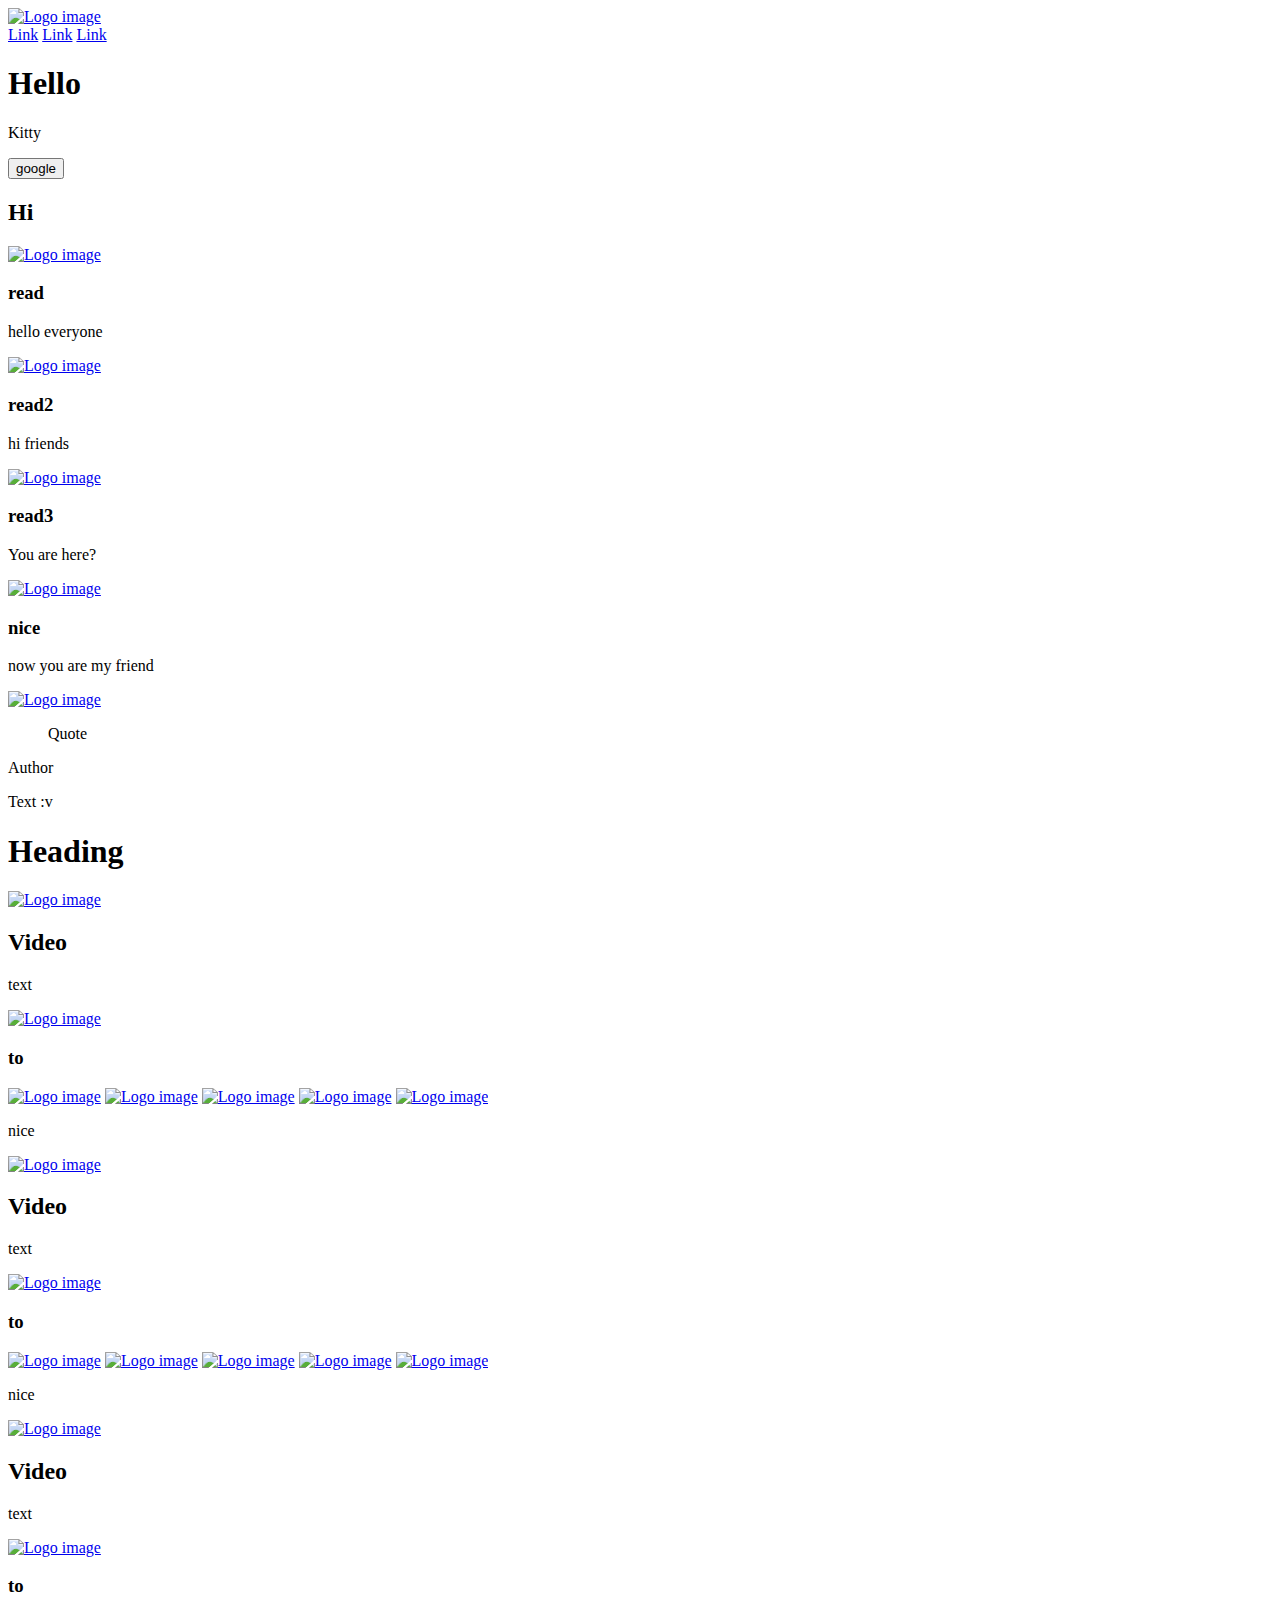
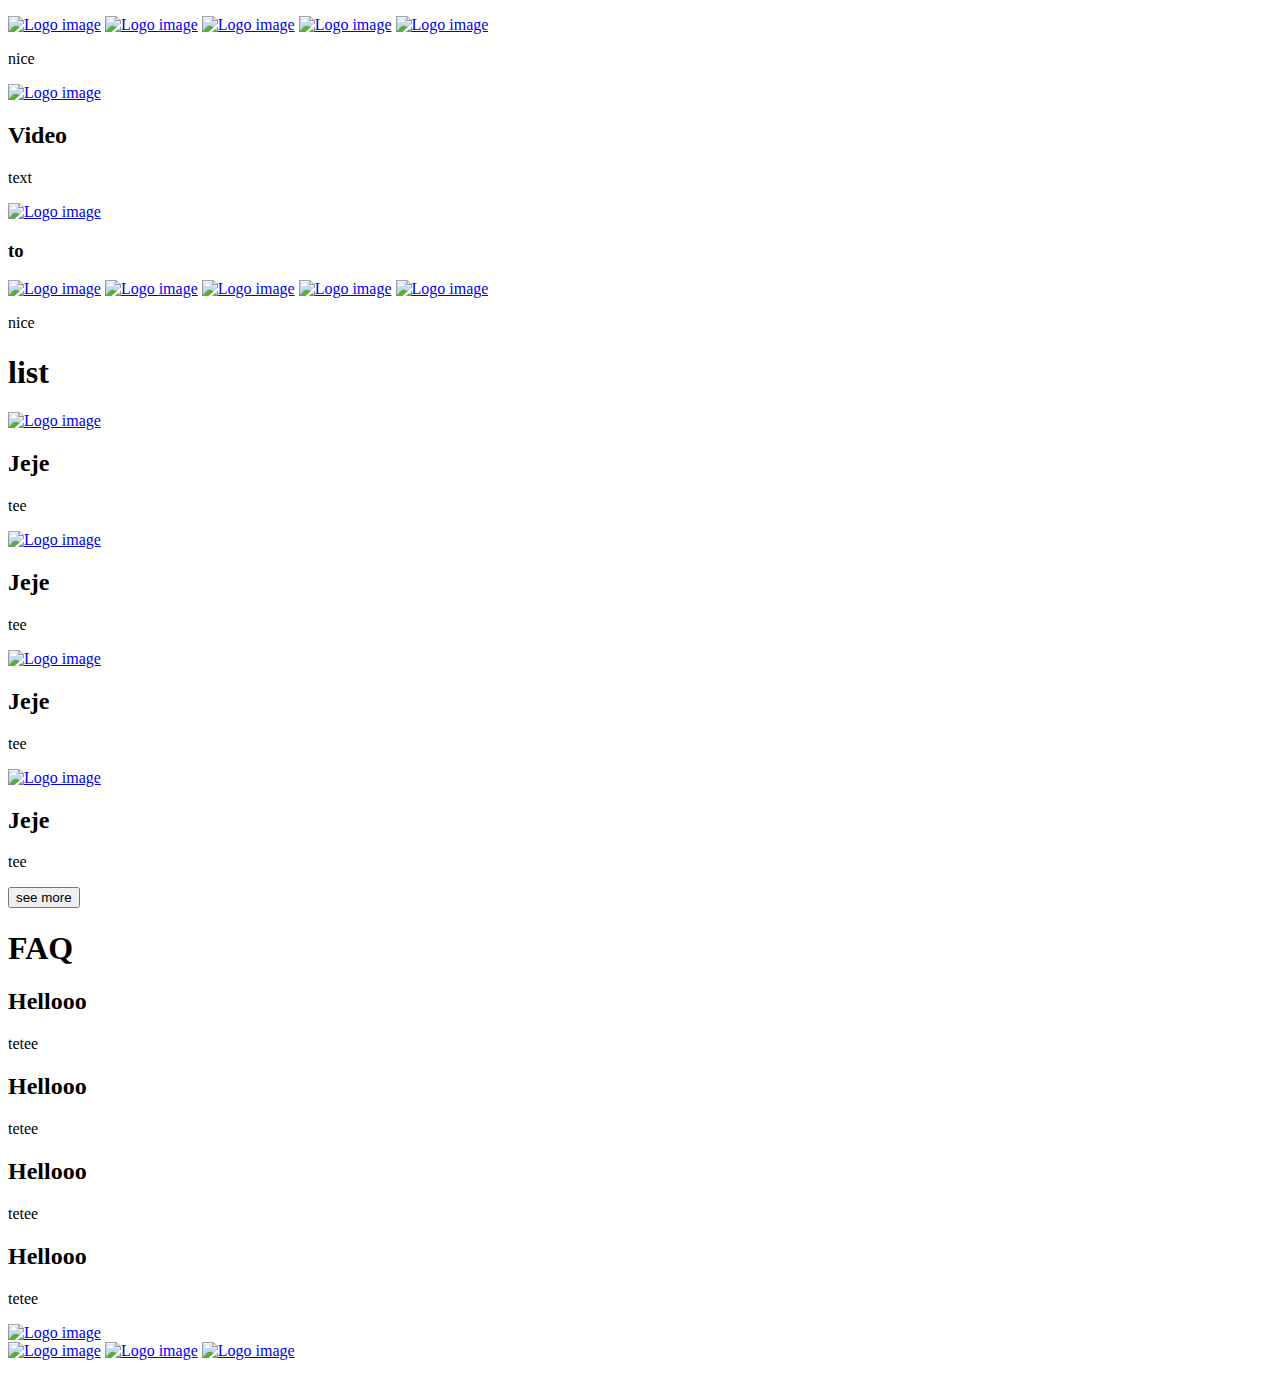
==== css_advanced/index.html @ 9cebf879 "imported css" ====
<!DOCTYPE html>
<html>
    <head>
        <link rel="stylesheet" href="styles.css">
    </head>
    <body>
        <header>
            <div>
                <a href="https://www.google.com/"><img src="https://img.freepik.com/free-vector/thank-you-lettering_1262-7412.jpg?w=740&t=st=1679335728~exp=1679336328~hmac=2365d4481f0fc7487fefb33d134b2d1ef09700841602d44389084f1da45c3a0d" alt="Logo image" width="100px"></a>
                <div>
                    <a href="https://www.google.com/">Link</a>
                    <a href="https://www.google.com/">Link</a>
                    <a href="https://www.google.com/">Link</a>
                </div>
            </div>
        </header>
        <main>
            <section>
                <div>
                    <h1>Hello</h1>
                    <p>Kitty</p>
                    <button>google</button>
                </div>
                <div>
                    <h2>Hi</h2>
                    <div>
                        <a href="https://www.google.com/"><img src="https://img.freepik.com/free-vector/thank-you-lettering_1262-7412.jpg?w=740&t=st=1679335728~exp=1679336328~hmac=2365d4481f0fc7487fefb33d134b2d1ef09700841602d44389084f1da45c3a0d" alt="Logo image" width="100px"></a>
                        <h3>read</h3>
                        <p>hello everyone</p>
                    </div>
                    <div>
                        <a href="https://www.google.com/"><img src="https://img.freepik.com/free-vector/thank-you-lettering_1262-7412.jpg?w=740&t=st=1679335728~exp=1679336328~hmac=2365d4481f0fc7487fefb33d134b2d1ef09700841602d44389084f1da45c3a0d" alt="Logo image" width="100px"></a>
                        <h3>read2</h3>
                        <p>hi friends</p>
                    </div>
                    <div>
                        <a href="https://www.google.com/"><img src="https://img.freepik.com/free-vector/thank-you-lettering_1262-7412.jpg?w=740&t=st=1679335728~exp=1679336328~hmac=2365d4481f0fc7487fefb33d134b2d1ef09700841602d44389084f1da45c3a0d" alt="Logo image" width="100px"></a>
                        <h3>read3</h3>
                        <p>You are here?</p>
                    </div>
                    <div>
                        <a href="https://www.google.com/"><img src="https://img.freepik.com/free-vector/thank-you-lettering_1262-7412.jpg?w=740&t=st=1679335728~exp=1679336328~hmac=2365d4481f0fc7487fefb33d134b2d1ef09700841602d44389084f1da45c3a0d" alt="Logo image" width="100px"></a>
                        <h3>nice</h3>
                        <p>now you are my friend</p>
                    </div>
                </div>
            </section>
            <section>
                <div>
                    <a href="https://www.google.com/"><img src="https://img.freepik.com/free-vector/thank-you-lettering_1262-7412.jpg?w=740&t=st=1679335728~exp=1679336328~hmac=2365d4481f0fc7487fefb33d134b2d1ef09700841602d44389084f1da45c3a0d" alt="Logo image" width="100px"></a>
                    <div>
                        <blockquote>Quote</blockquote>
                        <p>Author</p>
                        <p>Text :v</p>
                    </div>
                </div>
            </section>
            <section>
                <div>
                    <h1>Heading</h1>
                    <div>
                        <div>
                            <a href="https://www.google.com/"><img src="https://img.freepik.com/free-vector/thank-you-lettering_1262-7412.jpg?w=740&t=st=1679335728~exp=1679336328~hmac=2365d4481f0fc7487fefb33d134b2d1ef09700841602d44389084f1da45c3a0d" alt="Logo image" width="100px"></a>
                            <h2>Video</h2>
                            <p>text</p>
                            <div>
                                <a href="https://www.google.com/"><img src="https://img.freepik.com/free-vector/thank-you-lettering_1262-7412.jpg?w=740&t=st=1679335728~exp=1679336328~hmac=2365d4481f0fc7487fefb33d134b2d1ef09700841602d44389084f1da45c3a0d" alt="Logo image" width="100px"></a>
                                <h3>to</h3>
                            </div>
                            <div>
                                <div>
                                    <a href="https://www.google.com/"><img src="https://img.freepik.com/free-vector/thank-you-lettering_1262-7412.jpg?w=740&t=st=1679335728~exp=1679336328~hmac=2365d4481f0fc7487fefb33d134b2d1ef09700841602d44389084f1da45c3a0d" alt="Logo image" width="100px"></a>
                                    <a href="https://www.google.com/"><img src="https://img.freepik.com/free-vector/thank-you-lettering_1262-7412.jpg?w=740&t=st=1679335728~exp=1679336328~hmac=2365d4481f0fc7487fefb33d134b2d1ef09700841602d44389084f1da45c3a0d" alt="Logo image" width="100px"></a>
                                    <a href="https://www.google.com/"><img src="https://img.freepik.com/free-vector/thank-you-lettering_1262-7412.jpg?w=740&t=st=1679335728~exp=1679336328~hmac=2365d4481f0fc7487fefb33d134b2d1ef09700841602d44389084f1da45c3a0d" alt="Logo image" width="100px"></a>
                                    <a href="https://www.google.com/"><img src="https://img.freepik.com/free-vector/thank-you-lettering_1262-7412.jpg?w=740&t=st=1679335728~exp=1679336328~hmac=2365d4481f0fc7487fefb33d134b2d1ef09700841602d44389084f1da45c3a0d" alt="Logo image" width="100px"></a>
                                    <a href="https://www.google.com/"><img src="https://img.freepik.com/free-vector/thank-you-lettering_1262-7412.jpg?w=740&t=st=1679335728~exp=1679336328~hmac=2365d4481f0fc7487fefb33d134b2d1ef09700841602d44389084f1da45c3a0d" alt="Logo image" width="100px"></a>
                                </div>
                                <p>nice</p>
                            </div>
                        </div>
                        <div>
                            <a href="https://www.google.com/"><img src="https://img.freepik.com/free-vector/thank-you-lettering_1262-7412.jpg?w=740&t=st=1679335728~exp=1679336328~hmac=2365d4481f0fc7487fefb33d134b2d1ef09700841602d44389084f1da45c3a0d" alt="Logo image" width="100px"></a>
                            <h2>Video</h2>
                            <p>text</p>
                            <div>
                                <a href="https://www.google.com/"><img src="https://img.freepik.com/free-vector/thank-you-lettering_1262-7412.jpg?w=740&t=st=1679335728~exp=1679336328~hmac=2365d4481f0fc7487fefb33d134b2d1ef09700841602d44389084f1da45c3a0d" alt="Logo image" width="100px"></a>
                                <h3>to</h3>
                            </div>
                            <div>
                                <div>
                                    <a href="https://www.google.com/"><img src="https://img.freepik.com/free-vector/thank-you-lettering_1262-7412.jpg?w=740&t=st=1679335728~exp=1679336328~hmac=2365d4481f0fc7487fefb33d134b2d1ef09700841602d44389084f1da45c3a0d" alt="Logo image" width="100px"></a>
                                    <a href="https://www.google.com/"><img src="https://img.freepik.com/free-vector/thank-you-lettering_1262-7412.jpg?w=740&t=st=1679335728~exp=1679336328~hmac=2365d4481f0fc7487fefb33d134b2d1ef09700841602d44389084f1da45c3a0d" alt="Logo image" width="100px"></a>
                                    <a href="https://www.google.com/"><img src="https://img.freepik.com/free-vector/thank-you-lettering_1262-7412.jpg?w=740&t=st=1679335728~exp=1679336328~hmac=2365d4481f0fc7487fefb33d134b2d1ef09700841602d44389084f1da45c3a0d" alt="Logo image" width="100px"></a>
                                    <a href="https://www.google.com/"><img src="https://img.freepik.com/free-vector/thank-you-lettering_1262-7412.jpg?w=740&t=st=1679335728~exp=1679336328~hmac=2365d4481f0fc7487fefb33d134b2d1ef09700841602d44389084f1da45c3a0d" alt="Logo image" width="100px"></a>
                                    <a href="https://www.google.com/"><img src="https://img.freepik.com/free-vector/thank-you-lettering_1262-7412.jpg?w=740&t=st=1679335728~exp=1679336328~hmac=2365d4481f0fc7487fefb33d134b2d1ef09700841602d44389084f1da45c3a0d" alt="Logo image" width="100px"></a>
                                </div>
                                <p>nice</p>
                            </div>
                        </div>
                        <div>
                            <a href="https://www.google.com/"><img src="https://img.freepik.com/free-vector/thank-you-lettering_1262-7412.jpg?w=740&t=st=1679335728~exp=1679336328~hmac=2365d4481f0fc7487fefb33d134b2d1ef09700841602d44389084f1da45c3a0d" alt="Logo image" width="100px"></a>
                            <h2>Video</h2>
                            <p>text</p>
                            <div>
                                <a href="https://www.google.com/"><img src="https://img.freepik.com/free-vector/thank-you-lettering_1262-7412.jpg?w=740&t=st=1679335728~exp=1679336328~hmac=2365d4481f0fc7487fefb33d134b2d1ef09700841602d44389084f1da45c3a0d" alt="Logo image" width="100px"></a>
                                <h3>to</h3>
                            </div>
                            <div>
                                <div>
                                    <a href="https://www.google.com/"><img src="https://img.freepik.com/free-vector/thank-you-lettering_1262-7412.jpg?w=740&t=st=1679335728~exp=1679336328~hmac=2365d4481f0fc7487fefb33d134b2d1ef09700841602d44389084f1da45c3a0d" alt="Logo image" width="100px"></a>
                                    <a href="https://www.google.com/"><img src="https://img.freepik.com/free-vector/thank-you-lettering_1262-7412.jpg?w=740&t=st=1679335728~exp=1679336328~hmac=2365d4481f0fc7487fefb33d134b2d1ef09700841602d44389084f1da45c3a0d" alt="Logo image" width="100px"></a>
                                    <a href="https://www.google.com/"><img src="https://img.freepik.com/free-vector/thank-you-lettering_1262-7412.jpg?w=740&t=st=1679335728~exp=1679336328~hmac=2365d4481f0fc7487fefb33d134b2d1ef09700841602d44389084f1da45c3a0d" alt="Logo image" width="100px"></a>
                                    <a href="https://www.google.com/"><img src="https://img.freepik.com/free-vector/thank-you-lettering_1262-7412.jpg?w=740&t=st=1679335728~exp=1679336328~hmac=2365d4481f0fc7487fefb33d134b2d1ef09700841602d44389084f1da45c3a0d" alt="Logo image" width="100px"></a>
                                    <a href="https://www.google.com/"><img src="https://img.freepik.com/free-vector/thank-you-lettering_1262-7412.jpg?w=740&t=st=1679335728~exp=1679336328~hmac=2365d4481f0fc7487fefb33d134b2d1ef09700841602d44389084f1da45c3a0d" alt="Logo image" width="100px"></a>
                                </div>
                                <p>nice</p>
                            </div>
                        </div>
                        <div>
                            <a href="https://www.google.com/"><img src="https://img.freepik.com/free-vector/thank-you-lettering_1262-7412.jpg?w=740&t=st=1679335728~exp=1679336328~hmac=2365d4481f0fc7487fefb33d134b2d1ef09700841602d44389084f1da45c3a0d" alt="Logo image" width="100px"></a>
                            <h2>Video</h2>
                            <p>text</p>
                            <div>
                                <a href="https://www.google.com/"><img src="https://img.freepik.com/free-vector/thank-you-lettering_1262-7412.jpg?w=740&t=st=1679335728~exp=1679336328~hmac=2365d4481f0fc7487fefb33d134b2d1ef09700841602d44389084f1da45c3a0d" alt="Logo image" width="100px"></a>
                                <h3>to</h3>
                            </div>
                            <div>
                                <div>
                                    <a href="https://www.google.com/"><img src="https://img.freepik.com/free-vector/thank-you-lettering_1262-7412.jpg?w=740&t=st=1679335728~exp=1679336328~hmac=2365d4481f0fc7487fefb33d134b2d1ef09700841602d44389084f1da45c3a0d" alt="Logo image" width="100px"></a>
                                    <a href="https://www.google.com/"><img src="https://img.freepik.com/free-vector/thank-you-lettering_1262-7412.jpg?w=740&t=st=1679335728~exp=1679336328~hmac=2365d4481f0fc7487fefb33d134b2d1ef09700841602d44389084f1da45c3a0d" alt="Logo image" width="100px"></a>
                                    <a href="https://www.google.com/"><img src="https://img.freepik.com/free-vector/thank-you-lettering_1262-7412.jpg?w=740&t=st=1679335728~exp=1679336328~hmac=2365d4481f0fc7487fefb33d134b2d1ef09700841602d44389084f1da45c3a0d" alt="Logo image" width="100px"></a>
                                    <a href="https://www.google.com/"><img src="https://img.freepik.com/free-vector/thank-you-lettering_1262-7412.jpg?w=740&t=st=1679335728~exp=1679336328~hmac=2365d4481f0fc7487fefb33d134b2d1ef09700841602d44389084f1da45c3a0d" alt="Logo image" width="100px"></a>
                                    <a href="https://www.google.com/"><img src="https://img.freepik.com/free-vector/thank-you-lettering_1262-7412.jpg?w=740&t=st=1679335728~exp=1679336328~hmac=2365d4481f0fc7487fefb33d134b2d1ef09700841602d44389084f1da45c3a0d" alt="Logo image" width="100px"></a>
                                </div>
                                <p>nice</p>
                            </div>
                        </div>
                    </div>
                </div>
            </section>
            <section>
                <h1>list</h1>
                <div>
                    <a href="https://www.google.com/"><img src="https://img.freepik.com/free-vector/thank-you-lettering_1262-7412.jpg?w=740&t=st=1679335728~exp=1679336328~hmac=2365d4481f0fc7487fefb33d134b2d1ef09700841602d44389084f1da45c3a0d" alt="Logo image" width="100px"></a>
                    <h2>Jeje</h2>
                    <p>tee</p>
                </div>
                <div>
                    <a href="https://www.google.com/"><img src="https://img.freepik.com/free-vector/thank-you-lettering_1262-7412.jpg?w=740&t=st=1679335728~exp=1679336328~hmac=2365d4481f0fc7487fefb33d134b2d1ef09700841602d44389084f1da45c3a0d" alt="Logo image" width="100px"></a>
                    <h2>Jeje</h2>
                    <p>tee</p>
                </div>
                <div>
                    <a href="https://www.google.com/"><img src="https://img.freepik.com/free-vector/thank-you-lettering_1262-7412.jpg?w=740&t=st=1679335728~exp=1679336328~hmac=2365d4481f0fc7487fefb33d134b2d1ef09700841602d44389084f1da45c3a0d" alt="Logo image" width="100px"></a>
                    <h2>Jeje</h2>
                    <p>tee</p>
                </div>
                <div>
                    <a href="https://www.google.com/"><img src="https://img.freepik.com/free-vector/thank-you-lettering_1262-7412.jpg?w=740&t=st=1679335728~exp=1679336328~hmac=2365d4481f0fc7487fefb33d134b2d1ef09700841602d44389084f1da45c3a0d" alt="Logo image" width="100px"></a>
                    <h2>Jeje</h2>
                    <p>tee</p>
                </div>
                <button>see more</button>
            </section>
            <section>
                <h1>FAQ</h1>
                <div>
                    <div>
                        <div>
                            <h2>Hellooo</h2>
                            <p>tetee</p>
                        </div>
                        <div>
                            <h2>Hellooo</h2>
                            <p>tetee</p>
                        </div>
                    </div>
                    <div>
                        <div>
                            <h2>Hellooo</h2>
                            <p>tetee</p>
                        </div>
                        <div>
                            <h2>Hellooo</h2>
                            <p>tetee</p>
                        </div>
                    </div>
                </div>
            </section>
        </main>
        <footer>
            <div>
                <div>
                    <div>
                        <a href="https://www.google.com/"><img src="https://img.freepik.com/free-vector/thank-you-lettering_1262-7412.jpg?w=740&t=st=1679335728~exp=1679336328~hmac=2365d4481f0fc7487fefb33d134b2d1ef09700841602d44389084f1da45c3a0d" alt="Logo image" width="100px"></a>
                    </div>
                    <div>
                        <a href="https://www.google.com/"><img src="https://img.freepik.com/free-vector/thank-you-lettering_1262-7412.jpg?w=740&t=st=1679335728~exp=1679336328~hmac=2365d4481f0fc7487fefb33d134b2d1ef09700841602d44389084f1da45c3a0d" alt="Logo image" width="100px"></a>
                        <a href="https://www.google.com/"><img src="https://img.freepik.com/free-vector/thank-you-lettering_1262-7412.jpg?w=740&t=st=1679335728~exp=1679336328~hmac=2365d4481f0fc7487fefb33d134b2d1ef09700841602d44389084f1da45c3a0d" alt="Logo image" width="100px"></a>
                        <a href="https://www.google.com/"><img src="https://img.freepik.com/free-vector/thank-you-lettering_1262-7412.jpg?w=740&t=st=1679335728~exp=1679336328~hmac=2365d4481f0fc7487fefb33d134b2d1ef09700841602d44389084f1da45c3a0d" alt="Logo image" width="100px"></a>
                    </div>
                </div>
                <p></p>
            </div>
        </footer>
    </body>
</html>
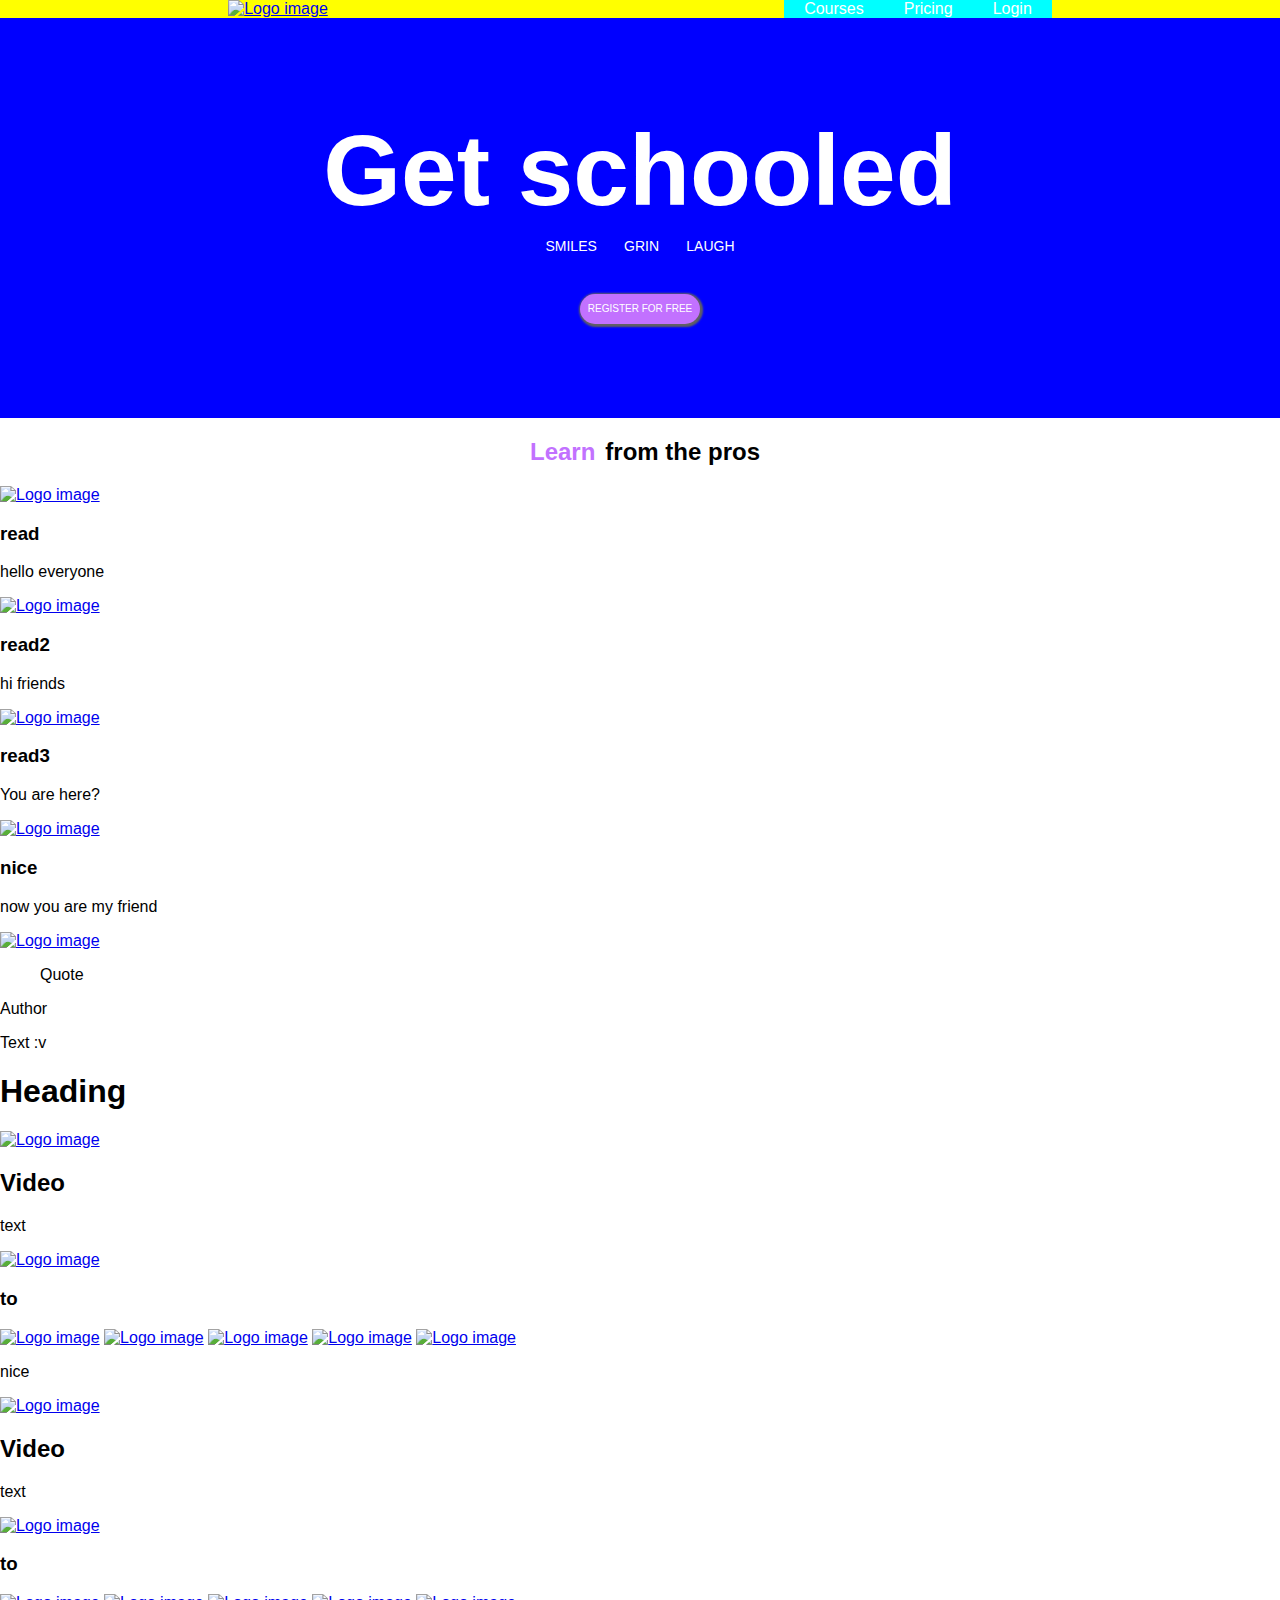
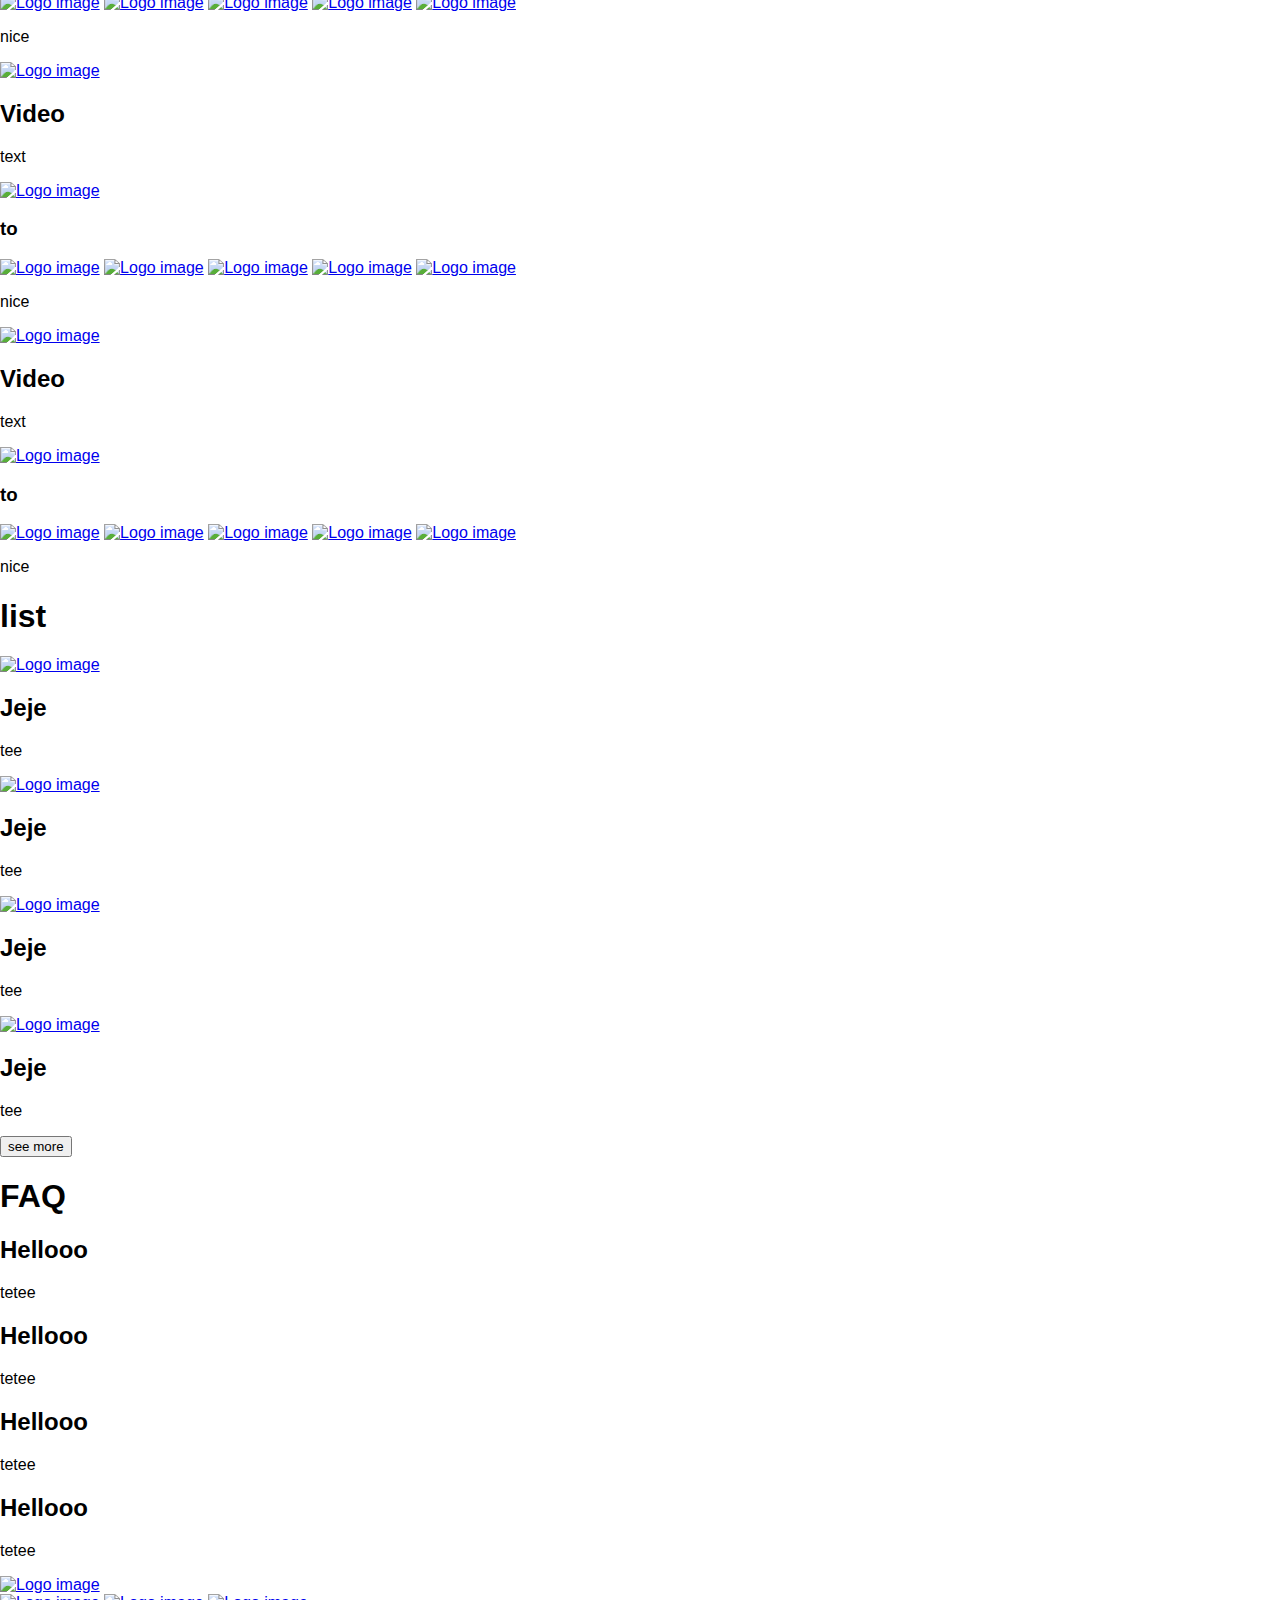
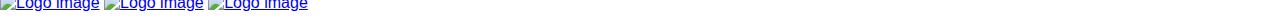
==== commit 0177d0c8: "header and first page build progress 21 mar 23" ====
--- a/css_advanced/index.html
+++ b/css_advanced/index.html
@@ -5,24 +5,24 @@
     </head>
     <body>
         <header>
-            <div>
+            <div class="headerdiv">
                 <a href="https://www.google.com/"><img src="https://img.freepik.com/free-vector/thank-you-lettering_1262-7412.jpg?w=740&t=st=1679335728~exp=1679336328~hmac=2365d4481f0fc7487fefb33d134b2d1ef09700841602d44389084f1da45c3a0d" alt="Logo image" width="100px"></a>
-                <div>
-                    <a href="https://www.google.com/">Link</a>
-                    <a href="https://www.google.com/">Link</a>
-                    <a href="https://www.google.com/">Link</a>
+                <div class="headermenu">
+                    <a class="headermenuitems" href="https://www.google.com/">Courses</a>
+                    <a class="headermenuitems" href="https://www.google.com/">Pricing</a>
+                    <a class="headermenuitems" href="https://www.google.com/">Login</a>
                 </div>
             </div>
         </header>
         <main>
             <section>
-                <div>
-                    <h1>Hello</h1>
-                    <p>Kitty</p>
-                    <button>google</button>
-                </div>
-                <div>
-                    <h2>Hi</h2>
+                <div class="presentsectiondiv">
+                    <h1 class="principaltext">Get schooled</h1>
+                    <p class="wordsprincipal">SMILES&nbsp;&nbsp;&nbsp;&nbsp;&nbsp;&nbsp; GRIN&nbsp;&nbsp;&nbsp;&nbsp;&nbsp;&nbsp; LAUGH</p>
+                    <button class="registrerbutton">REGISTER FOR FREE</button>
+                </div>
+                <div>
+                    <h2 class="sectitle"><strong class="sectitlep">Learn </strong> from the pros</h2>
                     <div>
                         <a href="https://www.google.com/"><img src="https://img.freepik.com/free-vector/thank-you-lettering_1262-7412.jpg?w=740&t=st=1679335728~exp=1679336328~hmac=2365d4481f0fc7487fefb33d134b2d1ef09700841602d44389084f1da45c3a0d" alt="Logo image" width="100px"></a>
                         <h3>read</h3>
--- a/css_advanced/styles.css
+++ b/css_advanced/styles.css
@@ -0,0 +1,67 @@
+body {
+    margin: 0px;
+    font-family: 'Trebuchet MS', 'Lucida Sans Unicode', 'Lucida Grande', 'Lucida Sans', Arial, sans-serif;
+}
+
+.headerdiv {
+    background-color: yellow;
+    display: flex;
+    justify-content: space-around;
+}
+
+.headermenu {
+    background-color: aqua;
+    display: flex;
+    align-items: center;
+}
+
+.headermenuitems {
+    padding: 0px 20px;
+    text-decoration: none;
+    color: white;
+}
+
+.presentsectiondiv {
+    height: 400px;
+    width: 100%;
+    background-color: blue;
+    display: flex;
+    justify-content: center;
+    flex-direction: column;
+    align-items: center;
+}
+
+.principaltext {
+    font-size: 100px;
+    margin: 0px;
+    color: white;
+}
+
+.registrerbutton {
+    font-size: 10px;
+    border-radius: 20px;
+    border-color: transparent;
+    box-shadow: 1px 1px 2px 2px rgb(98, 97, 97);
+    height: 30px;
+    background-color: #C271FF;
+    color: white;
+}
+
+.wordsprincipal {
+    padding: 10px 0px 40px 0px;
+    color: white;
+    margin: 0px;
+    font-size: 14px;
+}
+
+.sectitle {
+    display: flex;
+    text-indent: 10px;
+    justify-content: center;
+    font-weight: 40px;
+}
+
+.sectitlep {
+    font-weight: 10px;
+    color: #C271FF;
+}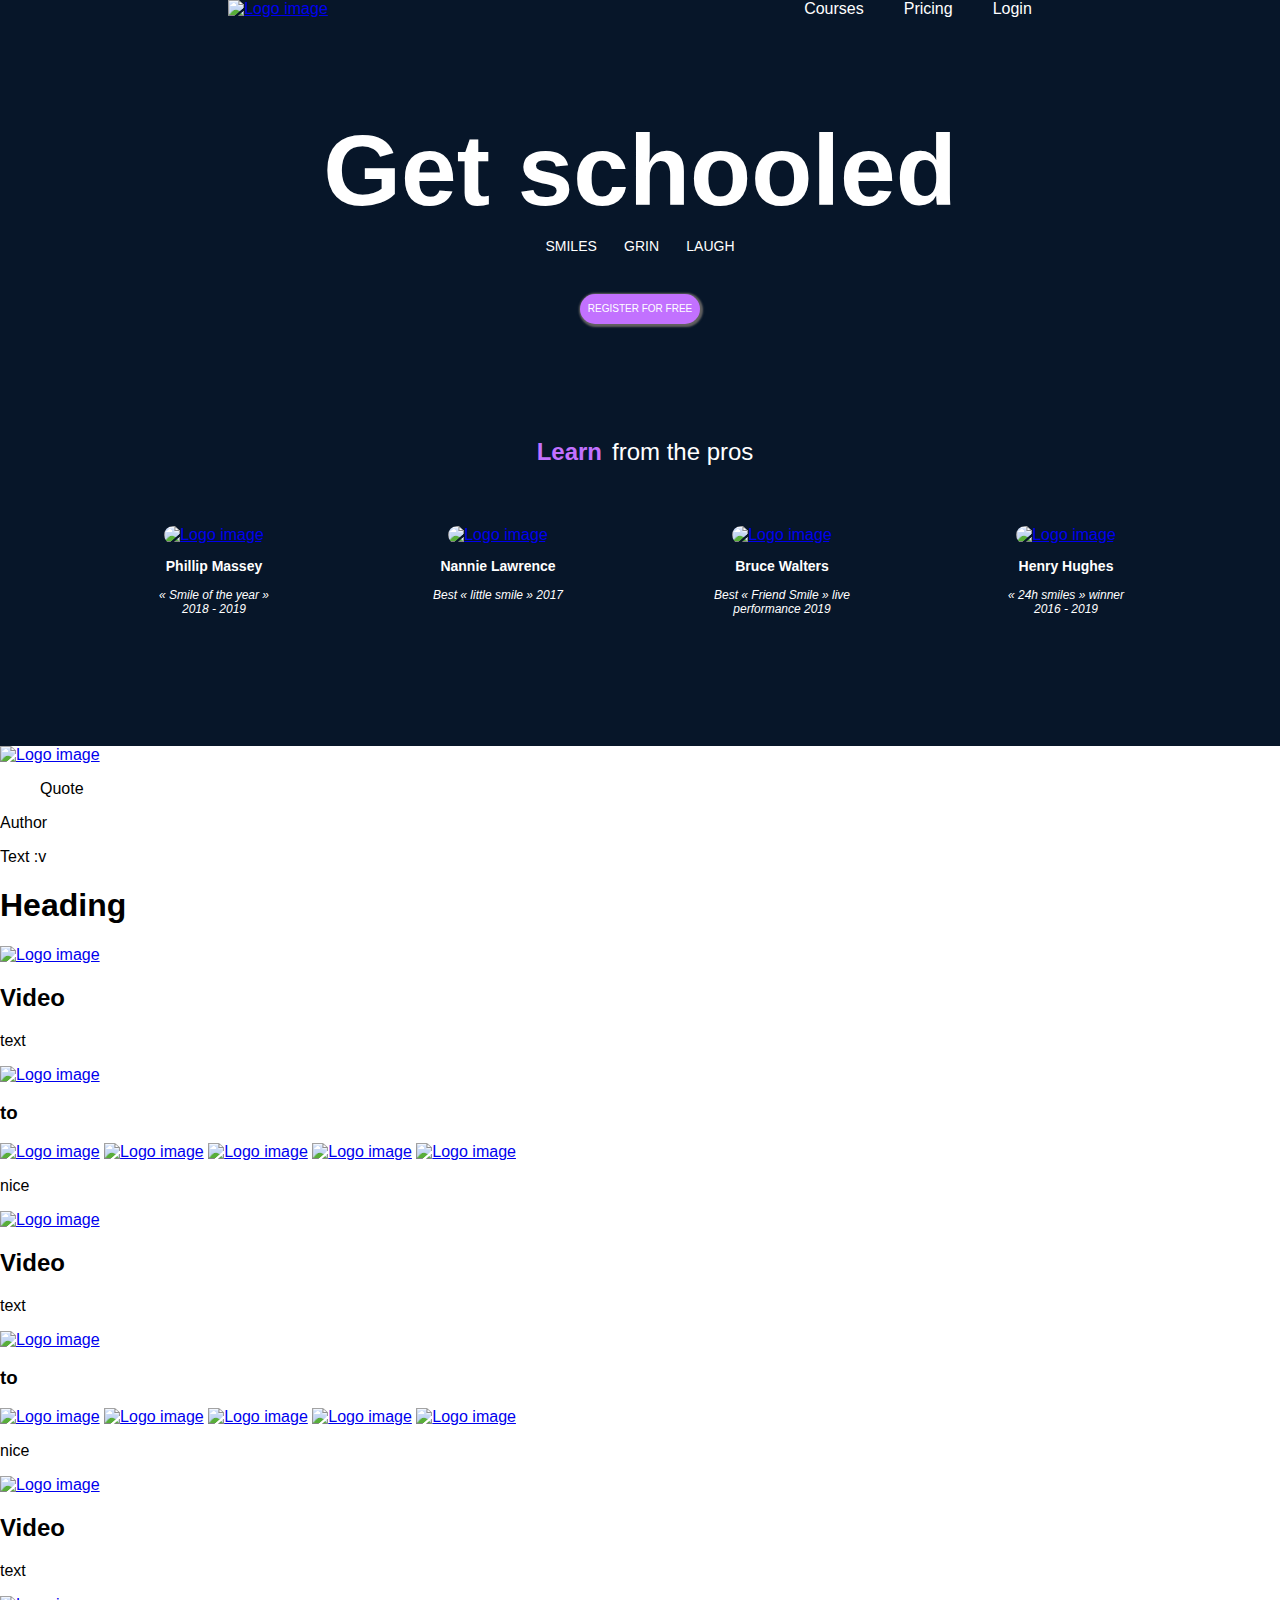
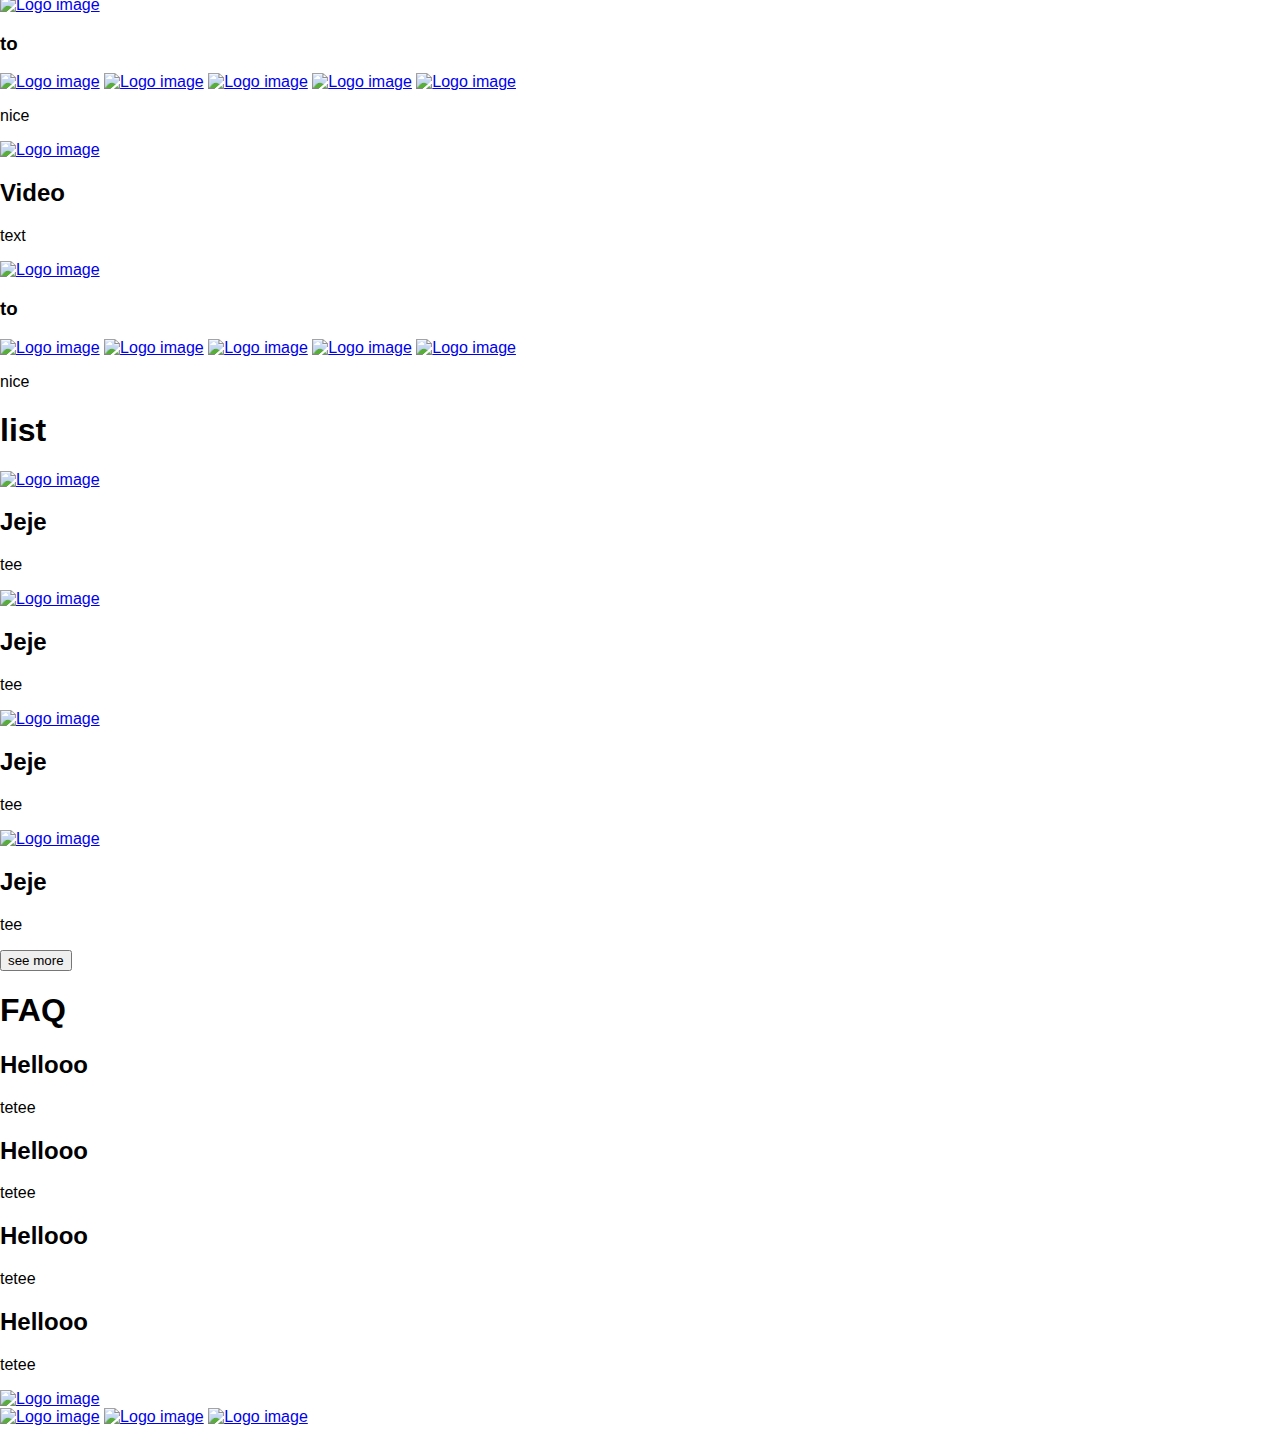
==== commit 57411321: "finish prototype of the first section" ====
--- a/css_advanced/index.html
+++ b/css_advanced/index.html
@@ -15,33 +15,35 @@
             </div>
         </header>
         <main>
-            <section>
+            <section class="firstsection">
                 <div class="presentsectiondiv">
                     <h1 class="principaltext">Get schooled</h1>
                     <p class="wordsprincipal">SMILES&nbsp;&nbsp;&nbsp;&nbsp;&nbsp;&nbsp; GRIN&nbsp;&nbsp;&nbsp;&nbsp;&nbsp;&nbsp; LAUGH</p>
                     <button class="registrerbutton">REGISTER FOR FREE</button>
                 </div>
-                <div>
-                    <h2 class="sectitle"><strong class="sectitlep">Learn </strong> from the pros</h2>
-                    <div>
-                        <a href="https://www.google.com/"><img src="https://img.freepik.com/free-vector/thank-you-lettering_1262-7412.jpg?w=740&t=st=1679335728~exp=1679336328~hmac=2365d4481f0fc7487fefb33d134b2d1ef09700841602d44389084f1da45c3a0d" alt="Logo image" width="100px"></a>
-                        <h3>read</h3>
-                        <p>hello everyone</p>
-                    </div>
-                    <div>
-                        <a href="https://www.google.com/"><img src="https://img.freepik.com/free-vector/thank-you-lettering_1262-7412.jpg?w=740&t=st=1679335728~exp=1679336328~hmac=2365d4481f0fc7487fefb33d134b2d1ef09700841602d44389084f1da45c3a0d" alt="Logo image" width="100px"></a>
-                        <h3>read2</h3>
-                        <p>hi friends</p>
-                    </div>
-                    <div>
-                        <a href="https://www.google.com/"><img src="https://img.freepik.com/free-vector/thank-you-lettering_1262-7412.jpg?w=740&t=st=1679335728~exp=1679336328~hmac=2365d4481f0fc7487fefb33d134b2d1ef09700841602d44389084f1da45c3a0d" alt="Logo image" width="100px"></a>
-                        <h3>read3</h3>
-                        <p>You are here?</p>
-                    </div>
-                    <div>
-                        <a href="https://www.google.com/"><img src="https://img.freepik.com/free-vector/thank-you-lettering_1262-7412.jpg?w=740&t=st=1679335728~exp=1679336328~hmac=2365d4481f0fc7487fefb33d134b2d1ef09700841602d44389084f1da45c3a0d" alt="Logo image" width="100px"></a>
-                        <h3>nice</h3>
-                        <p>now you are my friend</p>
+                <div class="authordiv">
+                    <h2 class="sectitle"><strong class="sectitlep">Learn </strong><strong class="sectitletext">from the pros</strong></h2>
+                    <div class="authorbox">
+                        <div class="authoritem">
+                            <a href="https://www.google.com/"><img class='imgRedonda' src="https://img.freepik.com/free-vector/thank-you-lettering_1262-7412.jpg?w=740&t=st=1679335728~exp=1679336328~hmac=2365d4481f0fc7487fefb33d134b2d1ef09700841602d44389084f1da45c3a0d" alt="Logo image" width="100px"></a>
+                            <h3 class="authorname">Phillip Massey</h3>
+                            <p class="authortext">« Smile of the year » 2018 - 2019</p>
+                        </div>
+                        <div class="authoritem">
+                            <a href="https://www.google.com/"><img class='imgRedonda' src="https://img.freepik.com/free-vector/thank-you-lettering_1262-7412.jpg?w=740&t=st=1679335728~exp=1679336328~hmac=2365d4481f0fc7487fefb33d134b2d1ef09700841602d44389084f1da45c3a0d" alt="Logo image" width="100px"></a>
+                            <h3 class="authorname">Nannie Lawrence</h3>
+                            <p class="authortext">Best « little smile » 2017</p>
+                        </div>
+                        <div class="authoritem">
+                            <a href="https://www.google.com/"><img class='imgRedonda' src="https://img.freepik.com/free-vector/thank-you-lettering_1262-7412.jpg?w=740&t=st=1679335728~exp=1679336328~hmac=2365d4481f0fc7487fefb33d134b2d1ef09700841602d44389084f1da45c3a0d" alt="Logo image" width="100px"></a>
+                            <h3 class="authorname">Bruce Walters</h3>
+                            <p class="authortext">Best « Friend Smile » live performance 2019</p>
+                        </div>
+                        <div class="authoritem">
+                            <a href="https://www.google.com/"><img class='imgRedonda' src="https://img.freepik.com/free-vector/thank-you-lettering_1262-7412.jpg?w=740&t=st=1679335728~exp=1679336328~hmac=2365d4481f0fc7487fefb33d134b2d1ef09700841602d44389084f1da45c3a0d" alt="Logo image" width="100px"></a>
+                            <h3 class="authorname">Henry Hughes</h3>
+                            <p class="authortext">« 24h smiles » winner 2016 - 2019</p>
+                        </div>
                     </div>
                 </div>
             </section>
--- a/css_advanced/styles.css
+++ b/css_advanced/styles.css
@@ -3,14 +3,17 @@
     font-family: 'Trebuchet MS', 'Lucida Sans Unicode', 'Lucida Grande', 'Lucida Sans', Arial, sans-serif;
 }
 
+
+/* HEADER SECTION */
+
 .headerdiv {
-    background-color: yellow;
+    background-color: #071629;
     display: flex;
     justify-content: space-around;
 }
 
 .headermenu {
-    background-color: aqua;
+    background-color: #071629;
     display: flex;
     align-items: center;
 }
@@ -21,10 +24,15 @@
     color: white;
 }
 
+/* PRESENTATION SECTION: TITLE AND REGISTER*/
+
+.firstsection {
+    background-color: #071629;
+}
+
 .presentsectiondiv {
     height: 400px;
     width: 100%;
-    background-color: blue;
     display: flex;
     justify-content: center;
     flex-direction: column;
@@ -54,14 +62,61 @@
     font-size: 14px;
 }
 
+
+/*PRESENTATION SECTION: AUTHORS*/
+
 .sectitle {
     display: flex;
     text-indent: 10px;
     justify-content: center;
-    font-weight: 40px;
+    color: white;
 }
 
 .sectitlep {
-    font-weight: 10px;
     color: #C271FF;
+}
+
+.sectitletext {
+    font-weight: 100;
+}
+
+.authordiv {
+    display: flex;
+    justify-content: center;
+    flex-direction: column;
+}
+
+
+.authorbox {
+    display: flex;
+    justify-content: space-evenly;
+}
+
+.authoritem {
+    height:220px;
+    width: 140px;
+    padding: 40px 0px 0px 0px;
+    display: flex;
+    flex-direction: column;
+    align-items: center;
+}
+
+.authorname {
+    font-size: 14px;
+    font-weight: 2200;
+    color: white;
+}
+
+.imgRedonda {
+    width:110px;
+    height:110px;
+    border-radius:55px;
+}
+
+.authortext {
+    font-style: italic;
+    font-size: 12px;
+    text-align: center;
+    margin: 0px;
+    color: white;
 }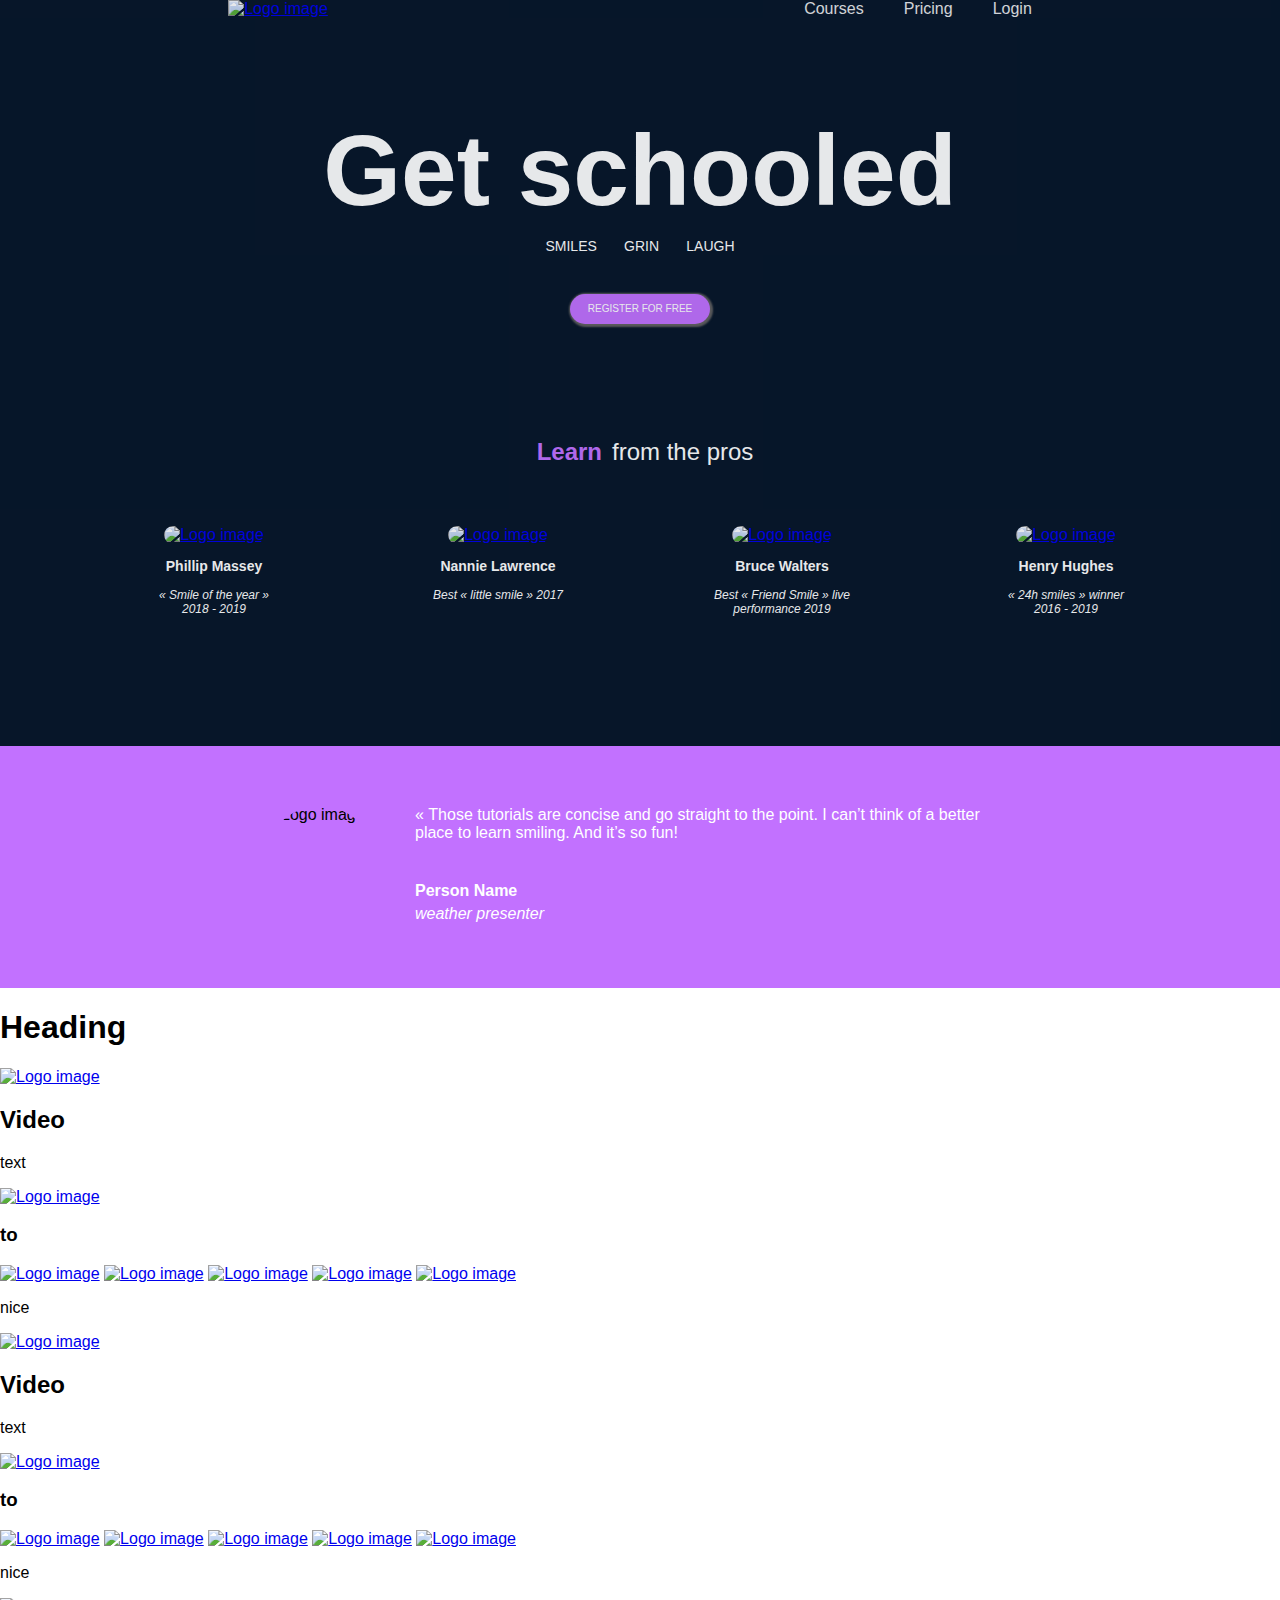
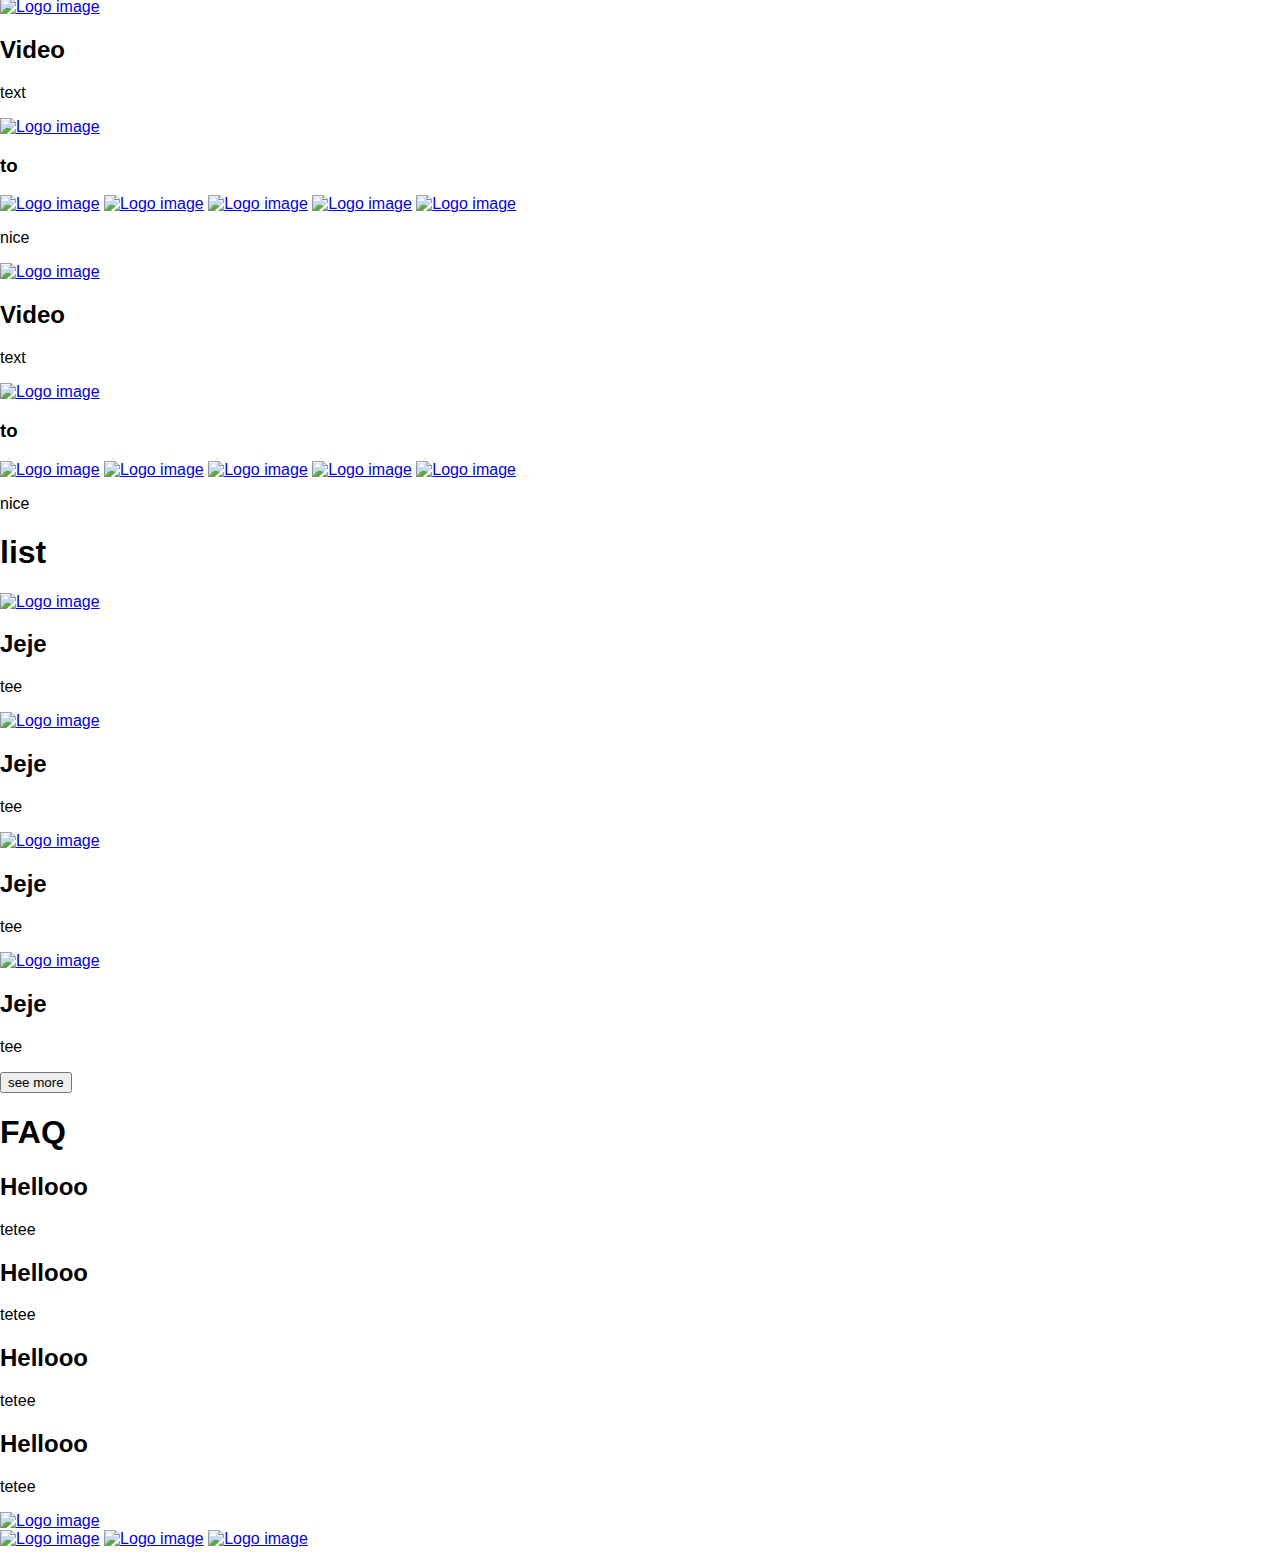
==== commit ec84d639: "Second section complete" ====
--- a/css_advanced/index.html
+++ b/css_advanced/index.html
@@ -4,56 +4,58 @@
         <link rel="stylesheet" href="styles.css">
     </head>
     <body>
-        <header>
-            <div class="headerdiv">
-                <a href="https://www.google.com/"><img src="https://img.freepik.com/free-vector/thank-you-lettering_1262-7412.jpg?w=740&t=st=1679335728~exp=1679336328~hmac=2365d4481f0fc7487fefb33d134b2d1ef09700841602d44389084f1da45c3a0d" alt="Logo image" width="100px"></a>
-                <div class="headermenu">
-                    <a class="headermenuitems" href="https://www.google.com/">Courses</a>
-                    <a class="headermenuitems" href="https://www.google.com/">Pricing</a>
-                    <a class="headermenuitems" href="https://www.google.com/">Login</a>
-                </div>
-            </div>
-        </header>
-        <main>
-            <section class="firstsection">
-                <div class="presentsectiondiv">
-                    <h1 class="principaltext">Get schooled</h1>
-                    <p class="wordsprincipal">SMILES&nbsp;&nbsp;&nbsp;&nbsp;&nbsp;&nbsp; GRIN&nbsp;&nbsp;&nbsp;&nbsp;&nbsp;&nbsp; LAUGH</p>
-                    <button class="registrerbutton">REGISTER FOR FREE</button>
-                </div>
-                <div class="authordiv">
-                    <h2 class="sectitle"><strong class="sectitlep">Learn </strong><strong class="sectitletext">from the pros</strong></h2>
-                    <div class="authorbox">
-                        <div class="authoritem">
-                            <a href="https://www.google.com/"><img class='imgRedonda' src="https://img.freepik.com/free-vector/thank-you-lettering_1262-7412.jpg?w=740&t=st=1679335728~exp=1679336328~hmac=2365d4481f0fc7487fefb33d134b2d1ef09700841602d44389084f1da45c3a0d" alt="Logo image" width="100px"></a>
-                            <h3 class="authorname">Phillip Massey</h3>
-                            <p class="authortext">« Smile of the year » 2018 - 2019</p>
-                        </div>
-                        <div class="authoritem">
-                            <a href="https://www.google.com/"><img class='imgRedonda' src="https://img.freepik.com/free-vector/thank-you-lettering_1262-7412.jpg?w=740&t=st=1679335728~exp=1679336328~hmac=2365d4481f0fc7487fefb33d134b2d1ef09700841602d44389084f1da45c3a0d" alt="Logo image" width="100px"></a>
-                            <h3 class="authorname">Nannie Lawrence</h3>
-                            <p class="authortext">Best « little smile » 2017</p>
-                        </div>
-                        <div class="authoritem">
-                            <a href="https://www.google.com/"><img class='imgRedonda' src="https://img.freepik.com/free-vector/thank-you-lettering_1262-7412.jpg?w=740&t=st=1679335728~exp=1679336328~hmac=2365d4481f0fc7487fefb33d134b2d1ef09700841602d44389084f1da45c3a0d" alt="Logo image" width="100px"></a>
-                            <h3 class="authorname">Bruce Walters</h3>
-                            <p class="authortext">Best « Friend Smile » live performance 2019</p>
-                        </div>
-                        <div class="authoritem">
-                            <a href="https://www.google.com/"><img class='imgRedonda' src="https://img.freepik.com/free-vector/thank-you-lettering_1262-7412.jpg?w=740&t=st=1679335728~exp=1679336328~hmac=2365d4481f0fc7487fefb33d134b2d1ef09700841602d44389084f1da45c3a0d" alt="Logo image" width="100px"></a>
-                            <h3 class="authorname">Henry Hughes</h3>
-                            <p class="authortext">« 24h smiles » winner 2016 - 2019</p>
-                        </div>
-                    </div>
-                </div>
-            </section>
-            <section>
-                <div>
-                    <a href="https://www.google.com/"><img src="https://img.freepik.com/free-vector/thank-you-lettering_1262-7412.jpg?w=740&t=st=1679335728~exp=1679336328~hmac=2365d4481f0fc7487fefb33d134b2d1ef09700841602d44389084f1da45c3a0d" alt="Logo image" width="100px"></a>
-                    <div>
-                        <blockquote>Quote</blockquote>
-                        <p>Author</p>
-                        <p>Text :v</p>
+        <div class="imageback">
+            <header>
+                <div class="headerdiv">
+                    <a href="https://www.google.com/"><img src="../css_advanced/logo.png" alt="Logo image" width="300px" height="100px"></a>
+                    <div class="headermenu">
+                        <a class="headermenuitems" href="https://www.google.com/">Courses</a>
+                        <a class="headermenuitems" href="https://www.google.com/">Pricing</a>
+                        <a class="headermenuitems" href="https://www.google.com/">Login</a>
+                    </div>
+                </div>
+            </header>
+            <main>
+                <section class="firstsection">
+                    <div class="presentsectiondiv">
+                        <h1 class="principaltext">Get schooled</h1>
+                        <p class="wordsprincipal">SMILES&nbsp;&nbsp;&nbsp;&nbsp;&nbsp;&nbsp; GRIN&nbsp;&nbsp;&nbsp;&nbsp;&nbsp;&nbsp; LAUGH</p>
+                        <button class="registrerbutton">REGISTER FOR FREE</button>
+                    </div>
+                    <div class="authordiv">
+                        <h2 class="sectitle"><strong class="sectitlep">Learn </strong><strong class="sectitletext">from the pros</strong></h2>
+                        <div class="authorbox">
+                            <div class="authoritem">
+                                <a href="https://www.google.com/"><img class='imgRedonda' src="https://img.freepik.com/free-vector/thank-you-lettering_1262-7412.jpg?w=740&t=st=1679335728~exp=1679336328~hmac=2365d4481f0fc7487fefb33d134b2d1ef09700841602d44389084f1da45c3a0d" alt="Logo image" width="100px"></a>
+                                <h3 class="authorname">Phillip Massey</h3>
+                                <p class="authortext">« Smile of the year » 2018 - 2019</p>
+                            </div>
+                            <div class="authoritem">
+                                <a href="https://www.google.com/"><img class='imgRedonda' src="https://img.freepik.com/free-vector/thank-you-lettering_1262-7412.jpg?w=740&t=st=1679335728~exp=1679336328~hmac=2365d4481f0fc7487fefb33d134b2d1ef09700841602d44389084f1da45c3a0d" alt="Logo image" width="100px"></a>
+                                <h3 class="authorname">Nannie Lawrence</h3>
+                                <p class="authortext">Best « little smile » 2017</p>
+                            </div>
+                            <div class="authoritem">
+                                <a href="https://www.google.com/"><img class='imgRedonda' src="https://img.freepik.com/free-vector/thank-you-lettering_1262-7412.jpg?w=740&t=st=1679335728~exp=1679336328~hmac=2365d4481f0fc7487fefb33d134b2d1ef09700841602d44389084f1da45c3a0d" alt="Logo image" width="100px"></a>
+                                <h3 class="authorname">Bruce Walters</h3>
+                                <p class="authortext">Best « Friend Smile » live performance 2019</p>
+                            </div>
+                            <div class="authoritem">
+                                <a href="https://www.google.com/"><img class='imgRedonda' src="https://img.freepik.com/free-vector/thank-you-lettering_1262-7412.jpg?w=740&t=st=1679335728~exp=1679336328~hmac=2365d4481f0fc7487fefb33d134b2d1ef09700841602d44389084f1da45c3a0d" alt="Logo image" width="100px"></a>
+                                <h3 class="authorname">Henry Hughes</h3>
+                                <p class="authortext">« 24h smiles » winner 2016 - 2019</p>
+                            </div>
+                        </div>
+                    </div>
+                </section>
+        </div>
+            <section class="quotesection">
+                <div class="divquote">
+                    <img class="imgRedonda" src="https://img.freepik.com/free-vector/thank-you-lettering_1262-7412.jpg?w=740&t=st=1679335728~exp=1679336328~hmac=2365d4481f0fc7487fefb33d134b2d1ef09700841602d44389084f1da45c3a0d" alt="Logo image" width="100px">
+                    <div class="quotetext">
+                        <blockquote class="parquote">« Those tutorials are concise and go straight to the point. I can’t think of a better place to learn smiling. And it’s so fun!</blockquote>
+                        <p class="subtitlequote">Person Name</p>
+                        <p class="namequote">weather presenter</p>
                     </div>
                 </div>
             </section>
--- a/css_advanced/styles.css
+++ b/css_advanced/styles.css
@@ -8,12 +8,14 @@
 
 .headerdiv {
     background-color: #071629;
+    opacity: 90%;
     display: flex;
     justify-content: space-around;
 }
 
 .headermenu {
     background-color: #071629;
+    opacity: 90%;
     display: flex;
     align-items: center;
 }
@@ -24,10 +26,18 @@
     color: white;
 }
 
+.imageback {
+    background: url(Bitmap\ Black.png);
+    background-repeat: no-repeat;
+    background-size: 100%;
+    background-color: #071629;
+}
+
 /* PRESENTATION SECTION: TITLE AND REGISTER*/
 
 .firstsection {
     background-color: #071629;
+    opacity: 90%;
 }
 
 .presentsectiondiv {
@@ -50,6 +60,7 @@
     border-radius: 20px;
     border-color: transparent;
     box-shadow: 1px 1px 2px 2px rgb(98, 97, 97);
+    width: 140px;
     height: 30px;
     background-color: #C271FF;
     color: white;
@@ -90,6 +101,7 @@
 .authorbox {
     display: flex;
     justify-content: space-evenly;
+    
 }
 
 .authoritem {
@@ -119,4 +131,40 @@
     text-align: center;
     margin: 0px;
     color: white;
+}
+
+
+/* SECTION TWO "QUOTE"*/
+
+
+.quotesection {
+    background-color: #C271FF;
+    padding: 60px 0px;
+}
+
+.divquote {
+    display: flex;
+    justify-content: center;
+}
+
+.quotetext {
+    color: white;
+    padding-left: 40px;
+    width: 600px;
+}
+
+.parquote {
+    margin: 0px 0px 40px 0px;
+    font-family: 'Gill Sans', 'Gill Sans MT', Calibri, 'Trebuchet MS', sans-serif;
+}
+
+.subtitlequote {
+    font-weight: bold;
+    margin: 0px;
+}
+
+.namequote {
+    margin: 5px 0px;
+    font-style: italic;
+    font-family: 'Gill Sans', 'Gill Sans MT', Calibri, 'Trebuchet MS', sans-serif;
 }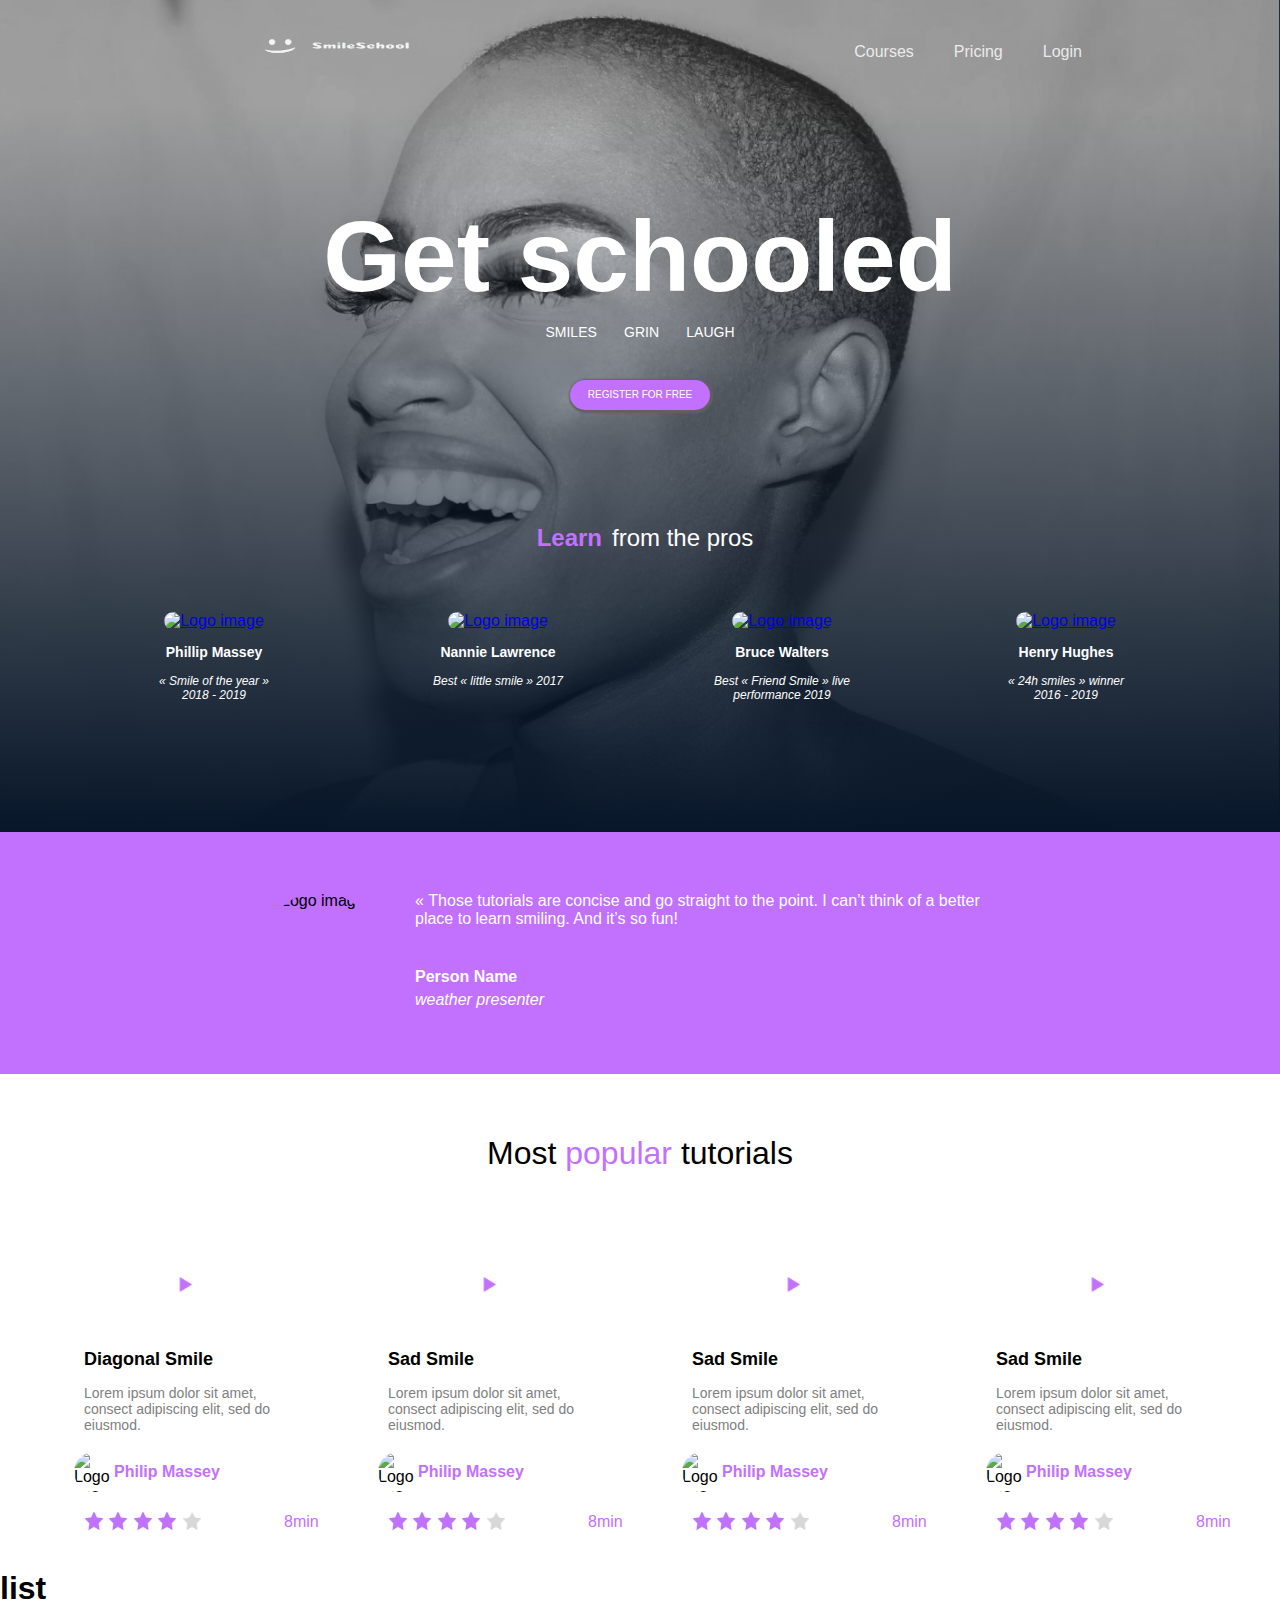
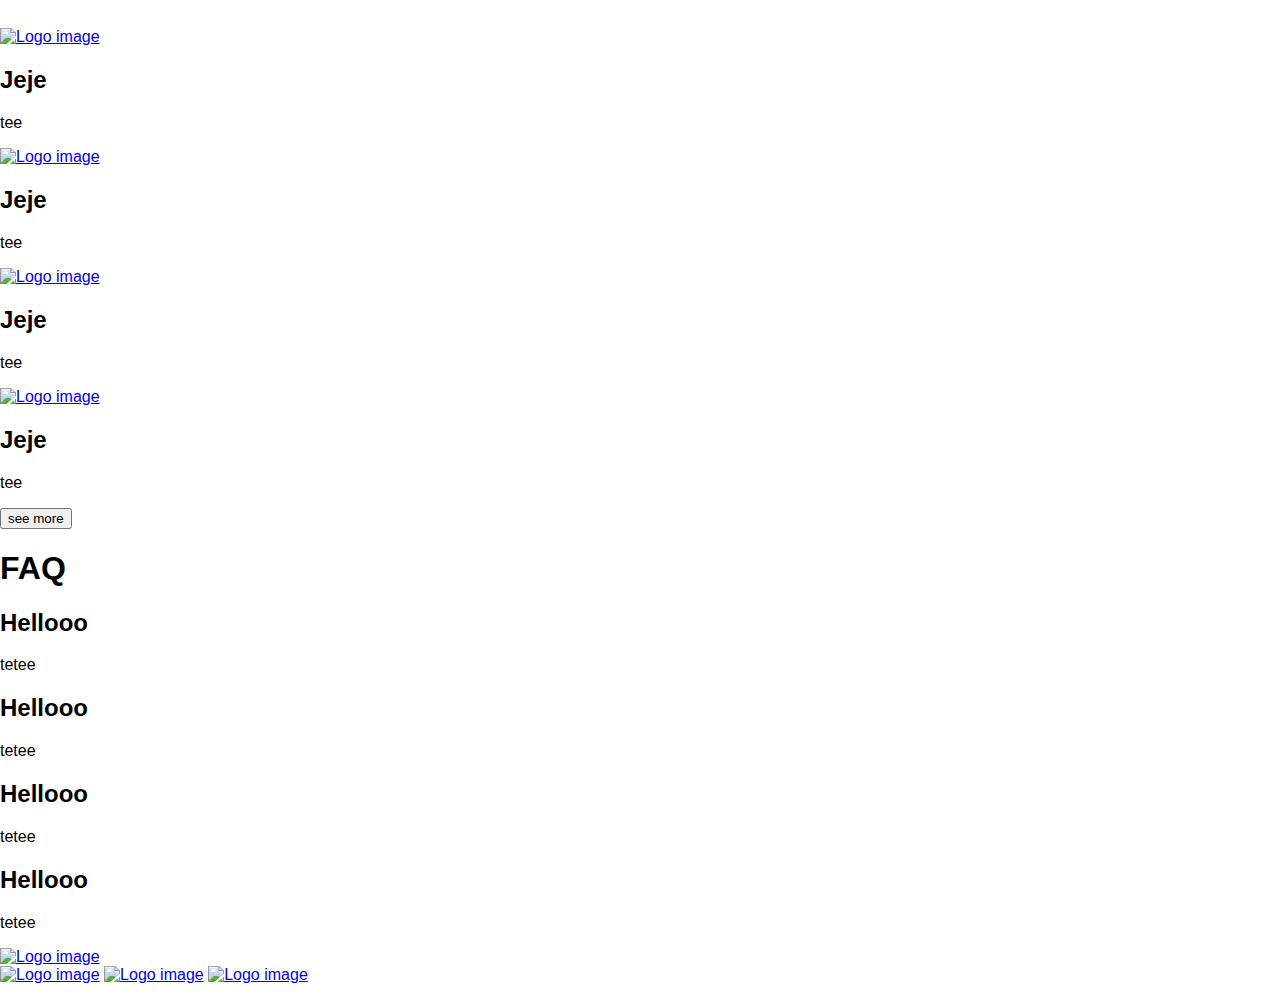
==== commit 6f102ede: "thirth section do" ====
--- a/css_advanced/index.html
+++ b/css_advanced/index.html
@@ -60,83 +60,88 @@
                 </div>
             </section>
             <section>
-                <div>
-                    <h1>Heading</h1>
-                    <div>
-                        <div>
-                            <a href="https://www.google.com/"><img src="https://img.freepik.com/free-vector/thank-you-lettering_1262-7412.jpg?w=740&t=st=1679335728~exp=1679336328~hmac=2365d4481f0fc7487fefb33d134b2d1ef09700841602d44389084f1da45c3a0d" alt="Logo image" width="100px"></a>
-                            <h2>Video</h2>
-                            <p>text</p>
-                            <div>
-                                <a href="https://www.google.com/"><img src="https://img.freepik.com/free-vector/thank-you-lettering_1262-7412.jpg?w=740&t=st=1679335728~exp=1679336328~hmac=2365d4481f0fc7487fefb33d134b2d1ef09700841602d44389084f1da45c3a0d" alt="Logo image" width="100px"></a>
-                                <h3>to</h3>
-                            </div>
-                            <div>
-                                <div>
-                                    <a href="https://www.google.com/"><img src="https://img.freepik.com/free-vector/thank-you-lettering_1262-7412.jpg?w=740&t=st=1679335728~exp=1679336328~hmac=2365d4481f0fc7487fefb33d134b2d1ef09700841602d44389084f1da45c3a0d" alt="Logo image" width="100px"></a>
-                                    <a href="https://www.google.com/"><img src="https://img.freepik.com/free-vector/thank-you-lettering_1262-7412.jpg?w=740&t=st=1679335728~exp=1679336328~hmac=2365d4481f0fc7487fefb33d134b2d1ef09700841602d44389084f1da45c3a0d" alt="Logo image" width="100px"></a>
-                                    <a href="https://www.google.com/"><img src="https://img.freepik.com/free-vector/thank-you-lettering_1262-7412.jpg?w=740&t=st=1679335728~exp=1679336328~hmac=2365d4481f0fc7487fefb33d134b2d1ef09700841602d44389084f1da45c3a0d" alt="Logo image" width="100px"></a>
-                                    <a href="https://www.google.com/"><img src="https://img.freepik.com/free-vector/thank-you-lettering_1262-7412.jpg?w=740&t=st=1679335728~exp=1679336328~hmac=2365d4481f0fc7487fefb33d134b2d1ef09700841602d44389084f1da45c3a0d" alt="Logo image" width="100px"></a>
-                                    <a href="https://www.google.com/"><img src="https://img.freepik.com/free-vector/thank-you-lettering_1262-7412.jpg?w=740&t=st=1679335728~exp=1679336328~hmac=2365d4481f0fc7487fefb33d134b2d1ef09700841602d44389084f1da45c3a0d" alt="Logo image" width="100px"></a>
+                <div class="videosection">
+                    <h1 class="titlevideosection">Most<strong class="videosectioncolor">&nbsp;popular&nbsp;</strong>tutorials</h1>
+                    <div class="videosectionpoints">
+                        <div class="videosectionuniqpoints">
+                            <div class="containervideoimage">
+                                <a href="https://www.google.com/"><img class="videoimage" src="play.png" alt="Logo image"></a>
+                            </div><h2 class="titlevideouniqpoints">Diagonal Smile</h2>
+                            <p class="textvideouniqpoints">Lorem ipsum dolor sit amet, consect adipiscing elit, sed do eiusmod.</p>
+                            <div class="videoauthorsec">
+                                <img class="authorvideosectionimage" src="https://img.freepik.com/free-vector/thank-you-lettering_1262-7412.jpg?w=740&t=st=1679335728~exp=1679336328~hmac=2365d4481f0fc7487fefb33d134b2d1ef09700841602d44389084f1da45c3a0d" alt="Logo image">
+                                <h3 class="authornamevideosec">Philip Massey</h3>
+                            </div>
+                            <div class="valuevideosec">
+                                <div>
+                                    <a href="https://www.google.com/"><img class="stars" src="./star.png" alt="star image"></a>
+                                    <a href="https://www.google.com/"><img class="stars" src="./star.png" alt="star image"></a>
+                                    <a href="https://www.google.com/"><img class="stars" src="./star.png" alt="star image"></a>
+                                    <a href="https://www.google.com/"><img class="stars" src="./star.png" alt="star image"></a>
+                                    <a href="https://www.google.com/"><img class="stars" src="./starout.png" alt="star image"></a>
+                                    </div>
+                                <p class="stars" style="color: #C271FF;">8min</p>
+                            </div>
+                        </div>
+                        <div class="videosectionuniqpoints">
+                            <div class="containervideoimage">
+                                <a href="https://www.google.com/"><img class="videoimage" src="play.png" alt="Logo image"></a>
+                            </div><h2 class="titlevideouniqpoints">Sad Smile</h2>
+                            <p class="textvideouniqpoints">Lorem ipsum dolor sit amet, consect adipiscing elit, sed do eiusmod.</p>
+                            <div class="videoauthorsec">
+                                <img class="authorvideosectionimage" src="https://img.freepik.com/free-vector/thank-you-lettering_1262-7412.jpg?w=740&t=st=1679335728~exp=1679336328~hmac=2365d4481f0fc7487fefb33d134b2d1ef09700841602d44389084f1da45c3a0d" alt="Logo image">
+                                <h3 class="authornamevideosec">Philip Massey</h3>
+                            </div>
+                            <div class="valuevideosec">
+                                <div>
+                                    <a href="https://www.google.com/"><img class="stars" src="./star.png" alt="star image"></a>
+                                    <a href="https://www.google.com/"><img class="stars" src="./star.png" alt="star image"></a>
+                                    <a href="https://www.google.com/"><img class="stars" src="./star.png" alt="star image"></a>
+                                    <a href="https://www.google.com/"><img class="stars" src="./star.png" alt="star image"></a>
+                                    <a href="https://www.google.com/"><img class="stars" src="./starout.png" alt="star image"></a>
                                 </div>
-                                <p>nice</p>
-                            </div>
-                        </div>
-                        <div>
-                            <a href="https://www.google.com/"><img src="https://img.freepik.com/free-vector/thank-you-lettering_1262-7412.jpg?w=740&t=st=1679335728~exp=1679336328~hmac=2365d4481f0fc7487fefb33d134b2d1ef09700841602d44389084f1da45c3a0d" alt="Logo image" width="100px"></a>
-                            <h2>Video</h2>
-                            <p>text</p>
-                            <div>
-                                <a href="https://www.google.com/"><img src="https://img.freepik.com/free-vector/thank-you-lettering_1262-7412.jpg?w=740&t=st=1679335728~exp=1679336328~hmac=2365d4481f0fc7487fefb33d134b2d1ef09700841602d44389084f1da45c3a0d" alt="Logo image" width="100px"></a>
-                                <h3>to</h3>
-                            </div>
-                            <div>
-                                <div>
-                                    <a href="https://www.google.com/"><img src="https://img.freepik.com/free-vector/thank-you-lettering_1262-7412.jpg?w=740&t=st=1679335728~exp=1679336328~hmac=2365d4481f0fc7487fefb33d134b2d1ef09700841602d44389084f1da45c3a0d" alt="Logo image" width="100px"></a>
-                                    <a href="https://www.google.com/"><img src="https://img.freepik.com/free-vector/thank-you-lettering_1262-7412.jpg?w=740&t=st=1679335728~exp=1679336328~hmac=2365d4481f0fc7487fefb33d134b2d1ef09700841602d44389084f1da45c3a0d" alt="Logo image" width="100px"></a>
-                                    <a href="https://www.google.com/"><img src="https://img.freepik.com/free-vector/thank-you-lettering_1262-7412.jpg?w=740&t=st=1679335728~exp=1679336328~hmac=2365d4481f0fc7487fefb33d134b2d1ef09700841602d44389084f1da45c3a0d" alt="Logo image" width="100px"></a>
-                                    <a href="https://www.google.com/"><img src="https://img.freepik.com/free-vector/thank-you-lettering_1262-7412.jpg?w=740&t=st=1679335728~exp=1679336328~hmac=2365d4481f0fc7487fefb33d134b2d1ef09700841602d44389084f1da45c3a0d" alt="Logo image" width="100px"></a>
-                                    <a href="https://www.google.com/"><img src="https://img.freepik.com/free-vector/thank-you-lettering_1262-7412.jpg?w=740&t=st=1679335728~exp=1679336328~hmac=2365d4481f0fc7487fefb33d134b2d1ef09700841602d44389084f1da45c3a0d" alt="Logo image" width="100px"></a>
+                                <p class="stars" style="color: #C271FF;">8min</p>
+                            </div>
+                        </div>
+                        <div class="videosectionuniqpoints">
+                            <div class="containervideoimage">
+                                <a href="https://www.google.com/"><img class="videoimage" src="play.png" alt="Logo image"></a>
+                            </div><h2 class="titlevideouniqpoints">Sad Smile</h2>
+                            <p class="textvideouniqpoints">Lorem ipsum dolor sit amet, consect adipiscing elit, sed do eiusmod.</p>
+                            <div class="videoauthorsec">
+                                <img class="authorvideosectionimage" src="https://img.freepik.com/free-vector/thank-you-lettering_1262-7412.jpg?w=740&t=st=1679335728~exp=1679336328~hmac=2365d4481f0fc7487fefb33d134b2d1ef09700841602d44389084f1da45c3a0d" alt="Logo image">
+                                <h3 class="authornamevideosec">Philip Massey</h3>
+                            </div>
+                            <div class="valuevideosec">
+                                <div>
+                                    <a href="https://www.google.com/"><img class="stars" src="./star.png" alt="star image"></a>
+                                    <a href="https://www.google.com/"><img class="stars" src="./star.png" alt="star image"></a>
+                                    <a href="https://www.google.com/"><img class="stars" src="./star.png" alt="star image"></a>
+                                    <a href="https://www.google.com/"><img class="stars" src="./star.png" alt="star image"></a>
+                                    <a href="https://www.google.com/"><img class="stars" src="./starout.png" alt="star image"></a>
                                 </div>
-                                <p>nice</p>
-                            </div>
-                        </div>
-                        <div>
-                            <a href="https://www.google.com/"><img src="https://img.freepik.com/free-vector/thank-you-lettering_1262-7412.jpg?w=740&t=st=1679335728~exp=1679336328~hmac=2365d4481f0fc7487fefb33d134b2d1ef09700841602d44389084f1da45c3a0d" alt="Logo image" width="100px"></a>
-                            <h2>Video</h2>
-                            <p>text</p>
-                            <div>
-                                <a href="https://www.google.com/"><img src="https://img.freepik.com/free-vector/thank-you-lettering_1262-7412.jpg?w=740&t=st=1679335728~exp=1679336328~hmac=2365d4481f0fc7487fefb33d134b2d1ef09700841602d44389084f1da45c3a0d" alt="Logo image" width="100px"></a>
-                                <h3>to</h3>
-                            </div>
-                            <div>
-                                <div>
-                                    <a href="https://www.google.com/"><img src="https://img.freepik.com/free-vector/thank-you-lettering_1262-7412.jpg?w=740&t=st=1679335728~exp=1679336328~hmac=2365d4481f0fc7487fefb33d134b2d1ef09700841602d44389084f1da45c3a0d" alt="Logo image" width="100px"></a>
-                                    <a href="https://www.google.com/"><img src="https://img.freepik.com/free-vector/thank-you-lettering_1262-7412.jpg?w=740&t=st=1679335728~exp=1679336328~hmac=2365d4481f0fc7487fefb33d134b2d1ef09700841602d44389084f1da45c3a0d" alt="Logo image" width="100px"></a>
-                                    <a href="https://www.google.com/"><img src="https://img.freepik.com/free-vector/thank-you-lettering_1262-7412.jpg?w=740&t=st=1679335728~exp=1679336328~hmac=2365d4481f0fc7487fefb33d134b2d1ef09700841602d44389084f1da45c3a0d" alt="Logo image" width="100px"></a>
-                                    <a href="https://www.google.com/"><img src="https://img.freepik.com/free-vector/thank-you-lettering_1262-7412.jpg?w=740&t=st=1679335728~exp=1679336328~hmac=2365d4481f0fc7487fefb33d134b2d1ef09700841602d44389084f1da45c3a0d" alt="Logo image" width="100px"></a>
-                                    <a href="https://www.google.com/"><img src="https://img.freepik.com/free-vector/thank-you-lettering_1262-7412.jpg?w=740&t=st=1679335728~exp=1679336328~hmac=2365d4481f0fc7487fefb33d134b2d1ef09700841602d44389084f1da45c3a0d" alt="Logo image" width="100px"></a>
+                                <p class="stars" style="color: #C271FF;">8min</p>
+                            </div>
+                        </div>
+                        <div class="videosectionuniqpoints">
+                            <div class="containervideoimage">
+                                <a href="https://www.google.com/"><img class="videoimage" src="play.png" alt="Logo image"></a>
+                            </div>
+                            <h2 class="titlevideouniqpoints">Sad Smile</h2>
+                            <p class="textvideouniqpoints">Lorem ipsum dolor sit amet, consect adipiscing elit, sed do eiusmod.</p>
+                            <div class="videoauthorsec">
+                                <img class="authorvideosectionimage" src="https://img.freepik.com/free-vector/thank-you-lettering_1262-7412.jpg?w=740&t=st=1679335728~exp=1679336328~hmac=2365d4481f0fc7487fefb33d134b2d1ef09700841602d44389084f1da45c3a0d" alt="Logo image">
+                                <h3 class="authornamevideosec">Philip Massey</h3>
+                            </div>
+                            <div class="valuevideosec">
+                                <div>
+                                    <a href="https://www.google.com/"><img class="stars" src="./star.png" alt="star image"></a>
+                                    <a href="https://www.google.com/"><img class="stars" src="./star.png" alt="star image"></a>
+                                    <a href="https://www.google.com/"><img class="stars" src="./star.png" alt="star image"></a>
+                                    <a href="https://www.google.com/"><img class="stars" src="./star.png" alt="star image"></a>
+                                    <a href="https://www.google.com/"><img class="stars" src="./starout.png" alt="star image"></a>
                                 </div>
-                                <p>nice</p>
-                            </div>
-                        </div>
-                        <div>
-                            <a href="https://www.google.com/"><img src="https://img.freepik.com/free-vector/thank-you-lettering_1262-7412.jpg?w=740&t=st=1679335728~exp=1679336328~hmac=2365d4481f0fc7487fefb33d134b2d1ef09700841602d44389084f1da45c3a0d" alt="Logo image" width="100px"></a>
-                            <h2>Video</h2>
-                            <p>text</p>
-                            <div>
-                                <a href="https://www.google.com/"><img src="https://img.freepik.com/free-vector/thank-you-lettering_1262-7412.jpg?w=740&t=st=1679335728~exp=1679336328~hmac=2365d4481f0fc7487fefb33d134b2d1ef09700841602d44389084f1da45c3a0d" alt="Logo image" width="100px"></a>
-                                <h3>to</h3>
-                            </div>
-                            <div>
-                                <div>
-                                    <a href="https://www.google.com/"><img src="https://img.freepik.com/free-vector/thank-you-lettering_1262-7412.jpg?w=740&t=st=1679335728~exp=1679336328~hmac=2365d4481f0fc7487fefb33d134b2d1ef09700841602d44389084f1da45c3a0d" alt="Logo image" width="100px"></a>
-                                    <a href="https://www.google.com/"><img src="https://img.freepik.com/free-vector/thank-you-lettering_1262-7412.jpg?w=740&t=st=1679335728~exp=1679336328~hmac=2365d4481f0fc7487fefb33d134b2d1ef09700841602d44389084f1da45c3a0d" alt="Logo image" width="100px"></a>
-                                    <a href="https://www.google.com/"><img src="https://img.freepik.com/free-vector/thank-you-lettering_1262-7412.jpg?w=740&t=st=1679335728~exp=1679336328~hmac=2365d4481f0fc7487fefb33d134b2d1ef09700841602d44389084f1da45c3a0d" alt="Logo image" width="100px"></a>
-                                    <a href="https://www.google.com/"><img src="https://img.freepik.com/free-vector/thank-you-lettering_1262-7412.jpg?w=740&t=st=1679335728~exp=1679336328~hmac=2365d4481f0fc7487fefb33d134b2d1ef09700841602d44389084f1da45c3a0d" alt="Logo image" width="100px"></a>
-                                    <a href="https://www.google.com/"><img src="https://img.freepik.com/free-vector/thank-you-lettering_1262-7412.jpg?w=740&t=st=1679335728~exp=1679336328~hmac=2365d4481f0fc7487fefb33d134b2d1ef09700841602d44389084f1da45c3a0d" alt="Logo image" width="100px"></a>
-                                </div>
-                                <p>nice</p>
+                                <p class="stars" style="color: #C271FF;">8min</p>
                             </div>
                         </div>
                     </div>
--- a/css_advanced/styles.css
+++ b/css_advanced/styles.css
@@ -7,14 +7,14 @@
 /* HEADER SECTION */
 
 .headerdiv {
-    background-color: #071629;
+    background-color: transparent;
     opacity: 90%;
     display: flex;
     justify-content: space-around;
 }
 
 .headermenu {
-    background-color: #071629;
+    background-color: transparent;
     opacity: 90%;
     display: flex;
     align-items: center;
@@ -27,17 +27,17 @@
 }
 
 .imageback {
-    background: url(Bitmap\ Black.png);
+    background: url(Background.png);
+    background-size: cover;
+    background-position: center center;
     background-repeat: no-repeat;
-    background-size: 100%;
     background-color: #071629;
 }
 
 /* PRESENTATION SECTION: TITLE AND REGISTER*/
 
 .firstsection {
-    background-color: #071629;
-    opacity: 90%;
+    background-image: linear-gradient(to top, #071629, transparent);
 }
 
 .presentsectiondiv {
@@ -167,4 +167,86 @@
     margin: 5px 0px;
     font-style: italic;
     font-family: 'Gill Sans', 'Gill Sans MT', Calibri, 'Trebuchet MS', sans-serif;
+}
+
+/* SECTION OF VIDEOS*/
+
+.videosection {
+    background-color: white;
+}
+
+.titlevideosection {
+    padding: 40px 0px;
+    font-weight: 100;
+    display: flex;
+    justify-content: center;
+}
+
+.videosectioncolor {
+    color: #C271FF;
+}
+
+.videosectionpoints {
+    display: flex;
+    justify-content: space-evenly;
+}
+
+.videoimage {
+    width: 60px;
+    height: 60px;
+    padding: 20px 90px 20px 90px;
+    
+}
+
+.videosectionuniqpoints {
+    width: 240px;
+}
+
+.titlevideouniqpoints {
+    font-size: 18px;
+    margin-left: 20px;
+}
+
+.textvideouniqpoints {
+    font-family: 'Gill Sans', 'Gill Sans MT', Calibri, 'Trebuchet MS', sans-serif;
+    color: gray;
+    font-size: 14px;
+    margin-left: 20px;
+}
+
+.authorvideosectionimage {
+    width: 40px;
+    height: 40px;
+    border-radius: 25px;
+    margin-left: 10px;
+}
+
+.videoauthorsec {
+    display: flex;
+    align-items: center;
+}
+
+.authornamevideosec {
+    color: #C271FF;
+    font-size: 16px;
+}
+
+.valuevideosec {
+    display: flex;
+    justify-content: space-between;
+    align-items: center;
+    margin-left: 20px;
+}
+
+.stars {
+    width: 20px;
+    height: 20px;
+}
+
+.containervideoimage {
+    width: 240px;
+    height: 100px;
+    background-image: url(https://img.freepik.com/free-vector/thank-you-lettering_1262-7412.jpg?w=740&t=st=1679335728~exp=1679336328~hmac=2365d4481f0fc7487fefb33d134b2d1ef09700841602d44389084f1da45c3a0d);
+    background-size: cover;
+    background-position: center;
 }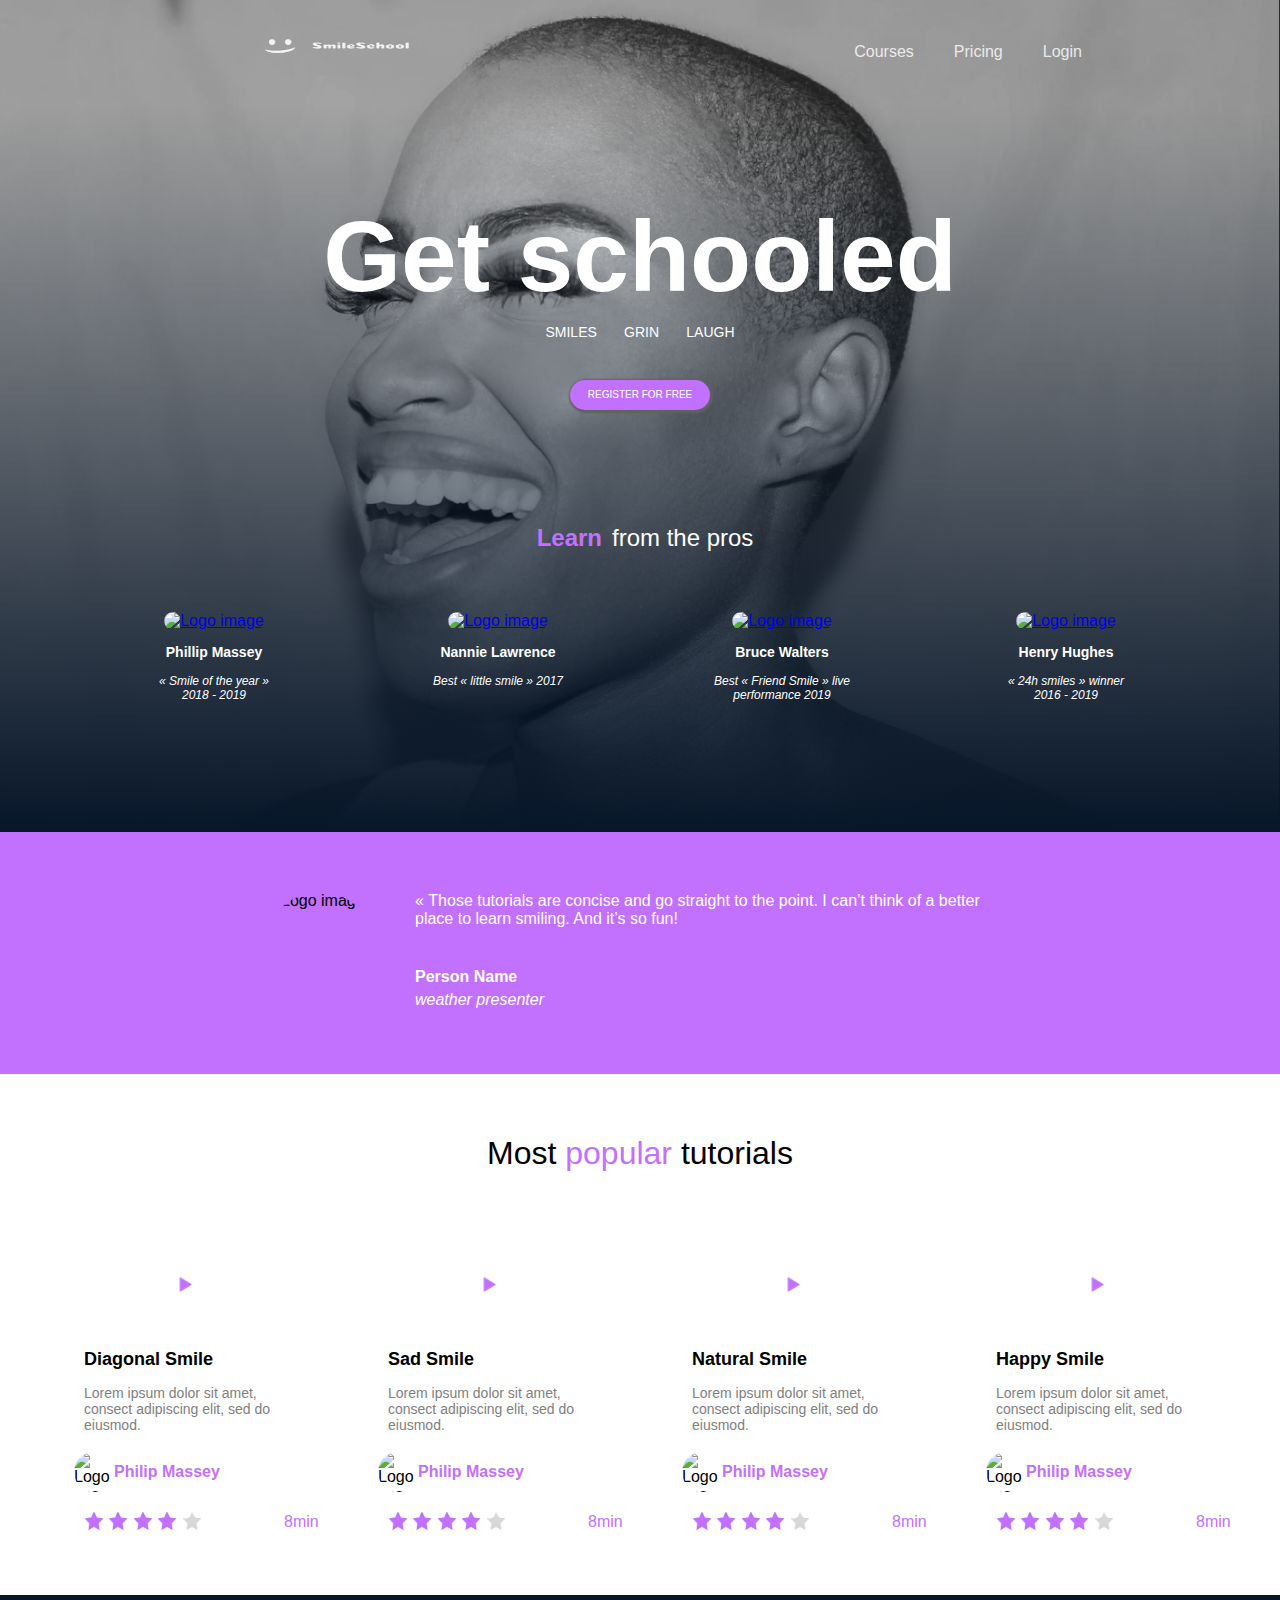
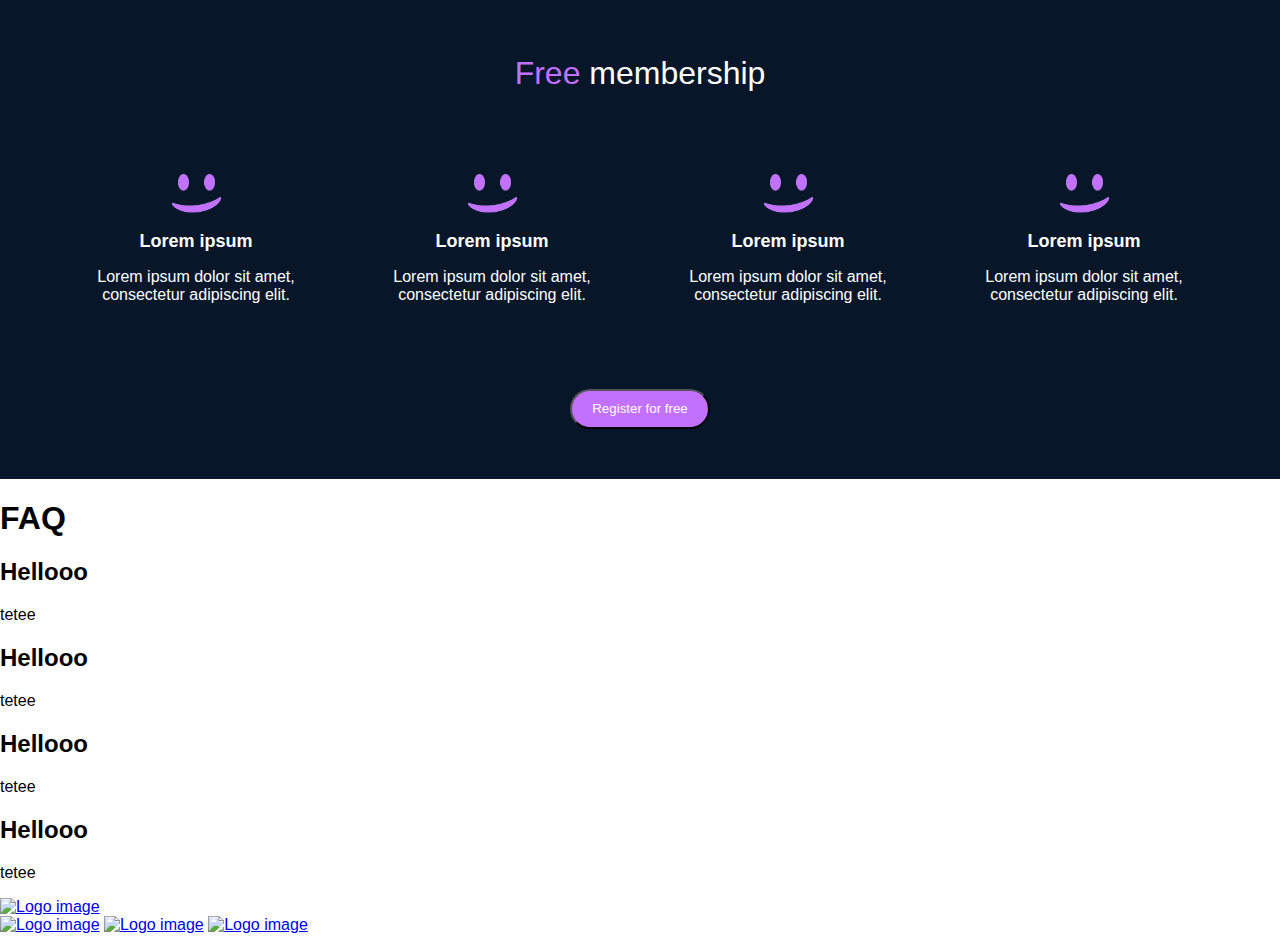
==== commit 7c3f74ff: "Membership section finish" ====
--- a/css_advanced/index.html
+++ b/css_advanced/index.html
@@ -106,7 +106,7 @@
                         <div class="videosectionuniqpoints">
                             <div class="containervideoimage">
                                 <a href="https://www.google.com/"><img class="videoimage" src="play.png" alt="Logo image"></a>
-                            </div><h2 class="titlevideouniqpoints">Sad Smile</h2>
+                            </div><h2 class="titlevideouniqpoints">Natural Smile</h2>
                             <p class="textvideouniqpoints">Lorem ipsum dolor sit amet, consect adipiscing elit, sed do eiusmod.</p>
                             <div class="videoauthorsec">
                                 <img class="authorvideosectionimage" src="https://img.freepik.com/free-vector/thank-you-lettering_1262-7412.jpg?w=740&t=st=1679335728~exp=1679336328~hmac=2365d4481f0fc7487fefb33d134b2d1ef09700841602d44389084f1da45c3a0d" alt="Logo image">
@@ -127,7 +127,7 @@
                             <div class="containervideoimage">
                                 <a href="https://www.google.com/"><img class="videoimage" src="play.png" alt="Logo image"></a>
                             </div>
-                            <h2 class="titlevideouniqpoints">Sad Smile</h2>
+                            <h2 class="titlevideouniqpoints">Happy Smile</h2>
                             <p class="textvideouniqpoints">Lorem ipsum dolor sit amet, consect adipiscing elit, sed do eiusmod.</p>
                             <div class="videoauthorsec">
                                 <img class="authorvideosectionimage" src="https://img.freepik.com/free-vector/thank-you-lettering_1262-7412.jpg?w=740&t=st=1679335728~exp=1679336328~hmac=2365d4481f0fc7487fefb33d134b2d1ef09700841602d44389084f1da45c3a0d" alt="Logo image">
@@ -147,29 +147,33 @@
                     </div>
                 </div>
             </section>
-            <section>
-                <h1>list</h1>
-                <div>
-                    <a href="https://www.google.com/"><img src="https://img.freepik.com/free-vector/thank-you-lettering_1262-7412.jpg?w=740&t=st=1679335728~exp=1679336328~hmac=2365d4481f0fc7487fefb33d134b2d1ef09700841602d44389084f1da45c3a0d" alt="Logo image" width="100px"></a>
-                    <h2>Jeje</h2>
-                    <p>tee</p>
-                </div>
-                <div>
-                    <a href="https://www.google.com/"><img src="https://img.freepik.com/free-vector/thank-you-lettering_1262-7412.jpg?w=740&t=st=1679335728~exp=1679336328~hmac=2365d4481f0fc7487fefb33d134b2d1ef09700841602d44389084f1da45c3a0d" alt="Logo image" width="100px"></a>
-                    <h2>Jeje</h2>
-                    <p>tee</p>
-                </div>
-                <div>
-                    <a href="https://www.google.com/"><img src="https://img.freepik.com/free-vector/thank-you-lettering_1262-7412.jpg?w=740&t=st=1679335728~exp=1679336328~hmac=2365d4481f0fc7487fefb33d134b2d1ef09700841602d44389084f1da45c3a0d" alt="Logo image" width="100px"></a>
-                    <h2>Jeje</h2>
-                    <p>tee</p>
-                </div>
-                <div>
-                    <a href="https://www.google.com/"><img src="https://img.freepik.com/free-vector/thank-you-lettering_1262-7412.jpg?w=740&t=st=1679335728~exp=1679336328~hmac=2365d4481f0fc7487fefb33d134b2d1ef09700841602d44389084f1da45c3a0d" alt="Logo image" width="100px"></a>
-                    <h2>Jeje</h2>
-                    <p>tee</p>
-                </div>
-                <button>see more</button>
+            <section class="membershipsection">
+                <h1 class="titlemember"><strong class="titlememberpro">Free&nbsp;</strong>membership</h1>
+                <div class="membershipoptions">
+                    <div class="divface">
+                        <img class="faceimage" src="face.png" alt="Logo image">
+                        <h2 class="titleface">Lorem ipsum</h2>
+                        <p class="textface">Lorem ipsum dolor sit amet, consectetur adipiscing elit.</p>
+                    </div>
+                    <div class="divface">
+                        <img class="faceimage" src="face.png" alt="Logo image">
+                        <h2 class="titleface">Lorem ipsum</h2>
+                        <p class="textface">Lorem ipsum dolor sit amet, consectetur adipiscing elit.</p>
+                    </div>
+                    <div class="divface">
+                        <img class="faceimage" src="face.png" alt="Logo image">
+                        <h2 class="titleface">Lorem ipsum</h2>
+                        <p class="textface">Lorem ipsum dolor sit amet, consectetur adipiscing elit.</p>
+                    </div>
+                    <div class="divface">
+                        <img class="faceimage" src="face.png" alt="Logo image">
+                        <h2 class="titleface">Lorem ipsum</h2>
+                        <p class="textface">Lorem ipsum dolor sit amet, consectetur adipiscing elit.</p>
+                    </div>
+                </div>
+                <div class="divbuttonmembership">
+                    <button class="buttonmembership">Register for free</button>
+                </div>
             </section>
             <section>
                 <h1>FAQ</h1>
--- a/css_advanced/styles.css
+++ b/css_advanced/styles.css
@@ -200,6 +200,7 @@
 
 .videosectionuniqpoints {
     width: 240px;
+    height: 340px;
 }
 
 .titlevideouniqpoints {
@@ -249,4 +250,67 @@
     background-image: url(https://img.freepik.com/free-vector/thank-you-lettering_1262-7412.jpg?w=740&t=st=1679335728~exp=1679336328~hmac=2365d4481f0fc7487fefb33d134b2d1ef09700841602d44389084f1da45c3a0d);
     background-size: cover;
     background-position: center;
-}+}
+
+/*MEMBERSHIP SECTION */
+
+.membershipsection {
+    background-color: #071629;
+}
+
+.titlemember {
+    padding: 60px;
+    color: white;
+    font-weight: 100;
+    display: flex;
+    justify-content: center;
+}
+
+.titlememberpro {
+    color: #C271FF;
+}
+
+.membershipoptions {
+    display: flex;
+    justify-content: space-evenly;
+}
+
+.faceimage {
+    width: 50px;
+    padding: 0px 75px 0px 75px;
+}
+
+.divface {
+    width: 200px;
+    height: 200px;
+}
+
+.titleface {
+    color: white;
+    font-size: 18px;
+    text-align: center;
+}
+
+.textface {
+    color: white;
+    text-align: center;
+    font-family: 'Gill Sans', 'Gill Sans MT', Calibri, 'Trebuchet MS', sans-serif;
+}
+
+.buttonmembership {
+    background-color: #C271FF;
+    color: white;
+    width: 140px;
+    height: 40px;
+    border-radius: 20px;
+}
+
+.divbuttonmembership {
+    padding: 15px 0px 50px 0px;
+    font-weight: 100;
+    display: flex;
+    justify-content: center;
+}
+
+/* FAQ SECTION */
+
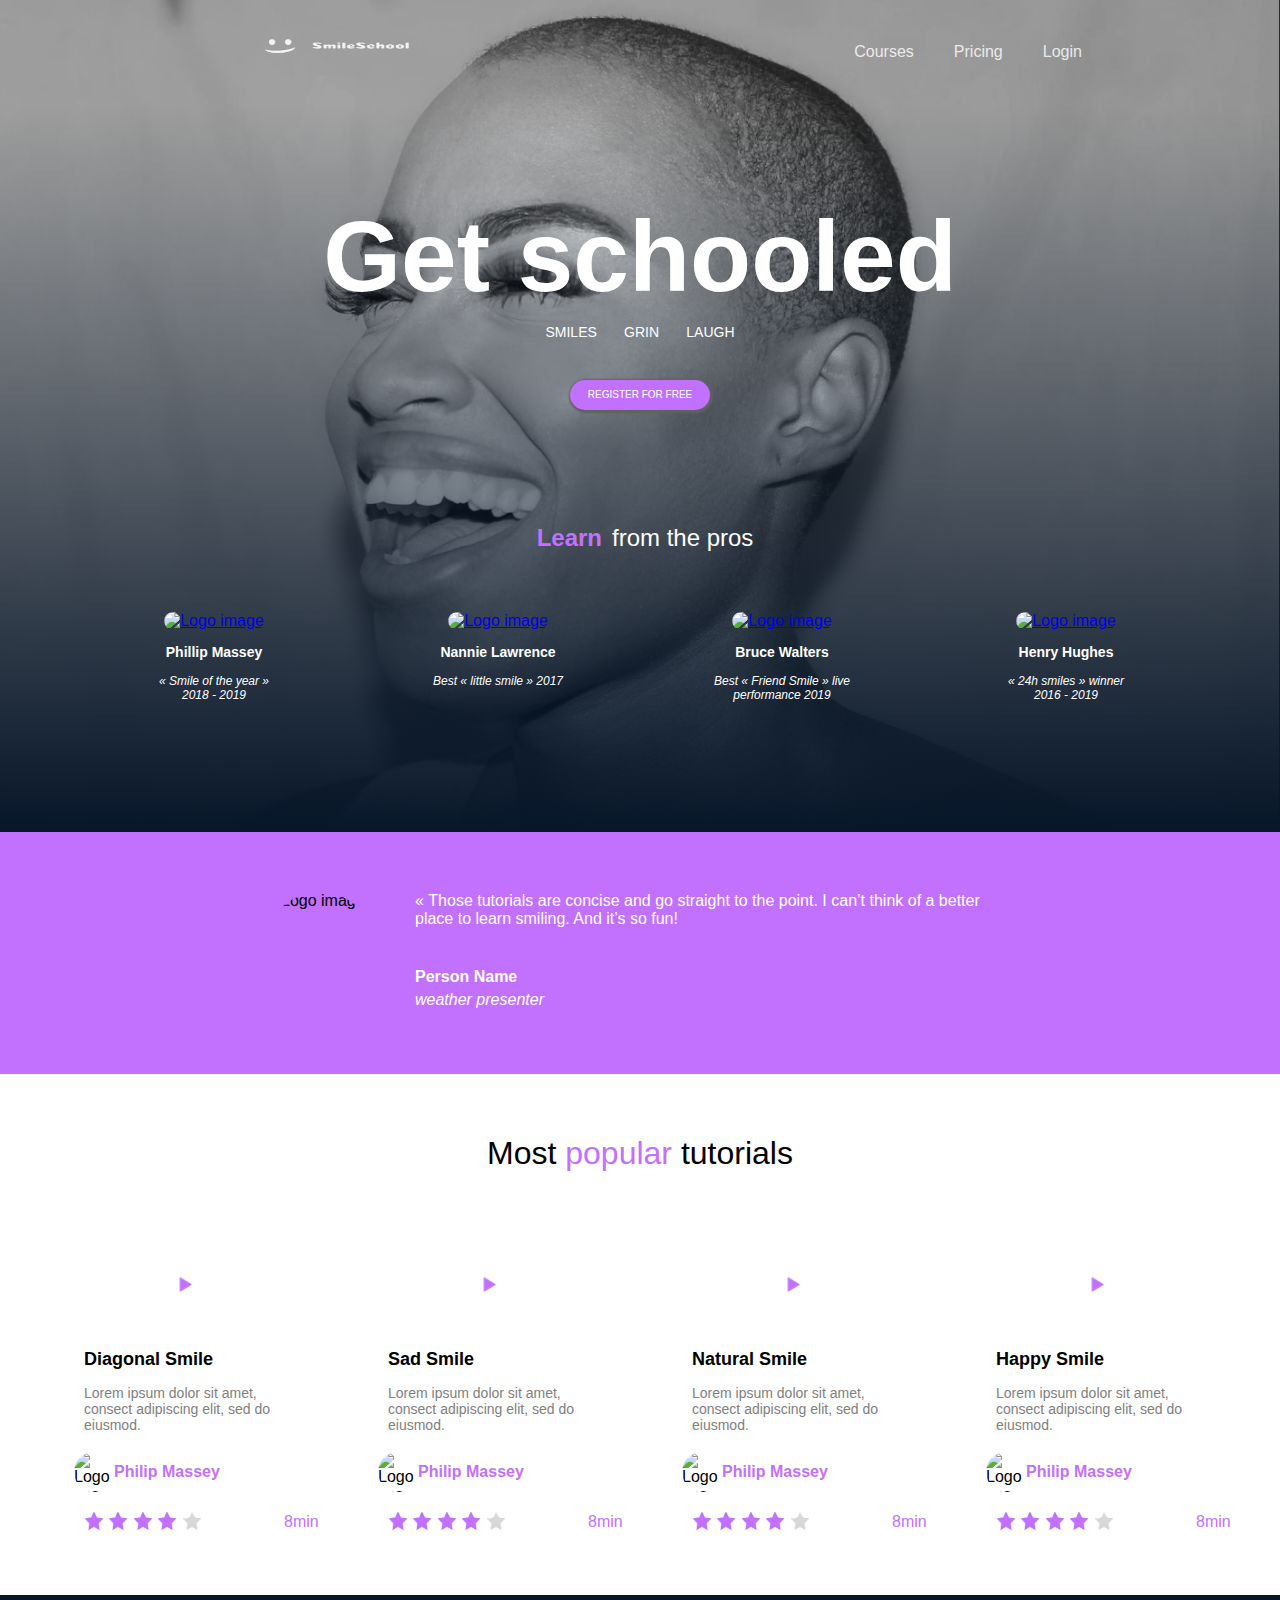
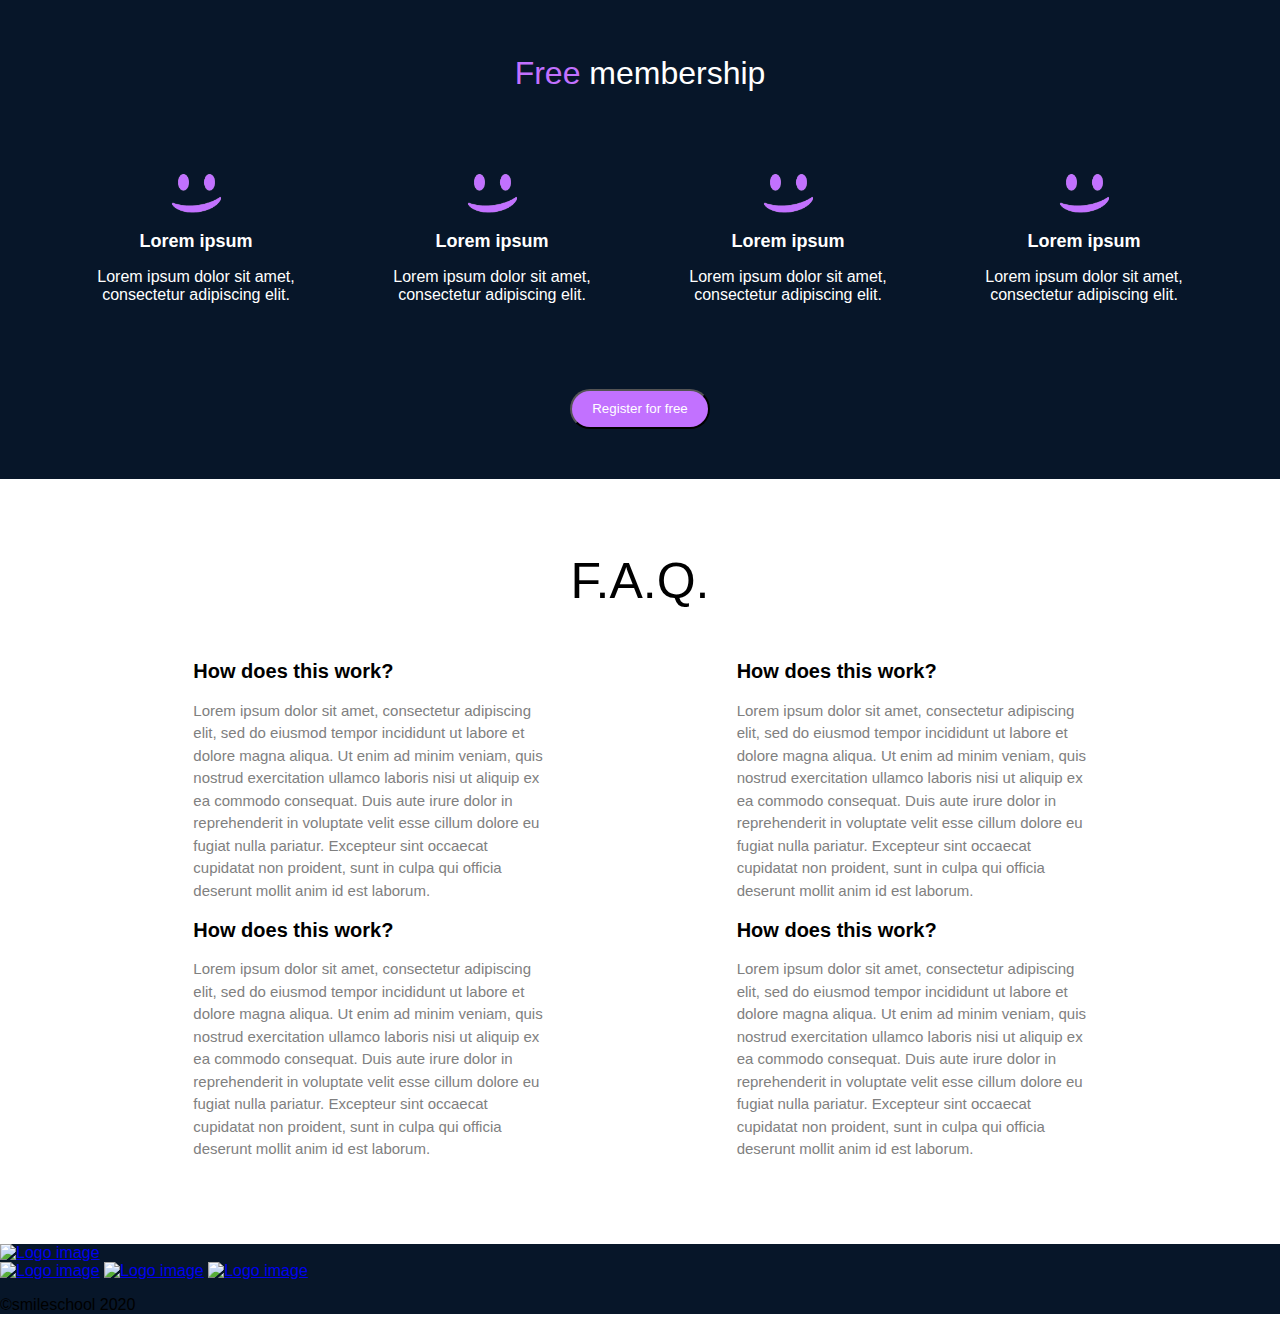
==== commit 148afd74: "FAQ section finish" ====
--- a/css_advanced/index.html
+++ b/css_advanced/index.html
@@ -175,27 +175,27 @@
                     <button class="buttonmembership">Register for free</button>
                 </div>
             </section>
-            <section>
-                <h1>FAQ</h1>
-                <div>
-                    <div>
-                        <div>
-                            <h2>Hellooo</h2>
-                            <p>tetee</p>
-                        </div>
-                        <div>
-                            <h2>Hellooo</h2>
-                            <p>tetee</p>
-                        </div>
-                    </div>
-                    <div>
-                        <div>
-                            <h2>Hellooo</h2>
-                            <p>tetee</p>
-                        </div>
-                        <div>
-                            <h2>Hellooo</h2>
-                            <p>tetee</p>
+            <section class="faqsection">
+                <h1 class="titlefaq">F.A.Q.</h1>
+                <div class="subfaqsection">
+                    <div class="twofaqsec">
+                        <div>
+                            <h2 class="titlefaqquestion">How does this work?</h2>
+                            <p class="textfaqquestion">Lorem ipsum dolor sit amet, consectetur adipiscing elit, sed do eiusmod tempor incididunt ut labore et dolore magna aliqua. Ut enim ad minim veniam, quis nostrud exercitation ullamco laboris nisi ut aliquip ex ea commodo consequat. Duis aute irure dolor in reprehenderit in voluptate velit esse cillum dolore eu fugiat nulla pariatur. Excepteur sint occaecat cupidatat non proident, sunt in culpa qui officia deserunt mollit anim id est laborum.</p>
+                        </div>
+                        <div>
+                            <h2 class="titlefaqquestion">How does this work?</h2>
+                            <p class="textfaqquestion">Lorem ipsum dolor sit amet, consectetur adipiscing elit, sed do eiusmod tempor incididunt ut labore et dolore magna aliqua. Ut enim ad minim veniam, quis nostrud exercitation ullamco laboris nisi ut aliquip ex ea commodo consequat. Duis aute irure dolor in reprehenderit in voluptate velit esse cillum dolore eu fugiat nulla pariatur. Excepteur sint occaecat cupidatat non proident, sunt in culpa qui officia deserunt mollit anim id est laborum.</p>
+                        </div>
+                    </div>
+                    <div class="twofaqsec">
+                        <div>
+                            <h2 class="titlefaqquestion">How does this work?</h2>
+                            <p class="textfaqquestion">Lorem ipsum dolor sit amet, consectetur adipiscing elit, sed do eiusmod tempor incididunt ut labore et dolore magna aliqua. Ut enim ad minim veniam, quis nostrud exercitation ullamco laboris nisi ut aliquip ex ea commodo consequat. Duis aute irure dolor in reprehenderit in voluptate velit esse cillum dolore eu fugiat nulla pariatur. Excepteur sint occaecat cupidatat non proident, sunt in culpa qui officia deserunt mollit anim id est laborum.</p>
+                        </div>
+                        <div>
+                            <h2 class="titlefaqquestion">How does this work?</h2>
+                            <p class="textfaqquestion">Lorem ipsum dolor sit amet, consectetur adipiscing elit, sed do eiusmod tempor incididunt ut labore et dolore magna aliqua. Ut enim ad minim veniam, quis nostrud exercitation ullamco laboris nisi ut aliquip ex ea commodo consequat. Duis aute irure dolor in reprehenderit in voluptate velit esse cillum dolore eu fugiat nulla pariatur. Excepteur sint occaecat cupidatat non proident, sunt in culpa qui officia deserunt mollit anim id est laborum.</p>
                         </div>
                     </div>
                 </div>
@@ -213,7 +213,7 @@
                         <a href="https://www.google.com/"><img src="https://img.freepik.com/free-vector/thank-you-lettering_1262-7412.jpg?w=740&t=st=1679335728~exp=1679336328~hmac=2365d4481f0fc7487fefb33d134b2d1ef09700841602d44389084f1da45c3a0d" alt="Logo image" width="100px"></a>
                     </div>
                 </div>
-                <p></p>
+                <p>©smileschool 2020</p>
             </div>
         </footer>
     </body>
--- a/css_advanced/styles.css
+++ b/css_advanced/styles.css
@@ -314,3 +314,42 @@
 
 /* FAQ SECTION */
 
+.faqsection {
+    background-color: white;
+}
+
+.titlefaq {
+    text-align: center;
+    font-size: 50px;
+    font-weight: 100;
+    padding-top: 40px;
+    font-family: 'Gill Sans', 'Gill Sans MT', Calibri, 'Trebuchet MS', sans-serif;
+}
+
+.subfaqsection {
+    display: flex;
+    justify-content: space-evenly;
+}
+
+.twofaqsec {
+    height: 600px;
+    width: 350px;
+}
+
+.titlefaqquestion {
+    font-size: 20px;
+    font-family: "Roboto Bold", sans-serif;
+}
+
+.textfaqquestion {
+    color: gray;
+    font-size: 15px;
+    line-height: 1.5;
+    font-family: 'Gill Sans', 'Gill Sans MT', Calibri, 'Trebuchet MS', sans-serif;
+}
+
+/* FOOTER SECTION */
+
+footer {
+    background-color: #071629;
+}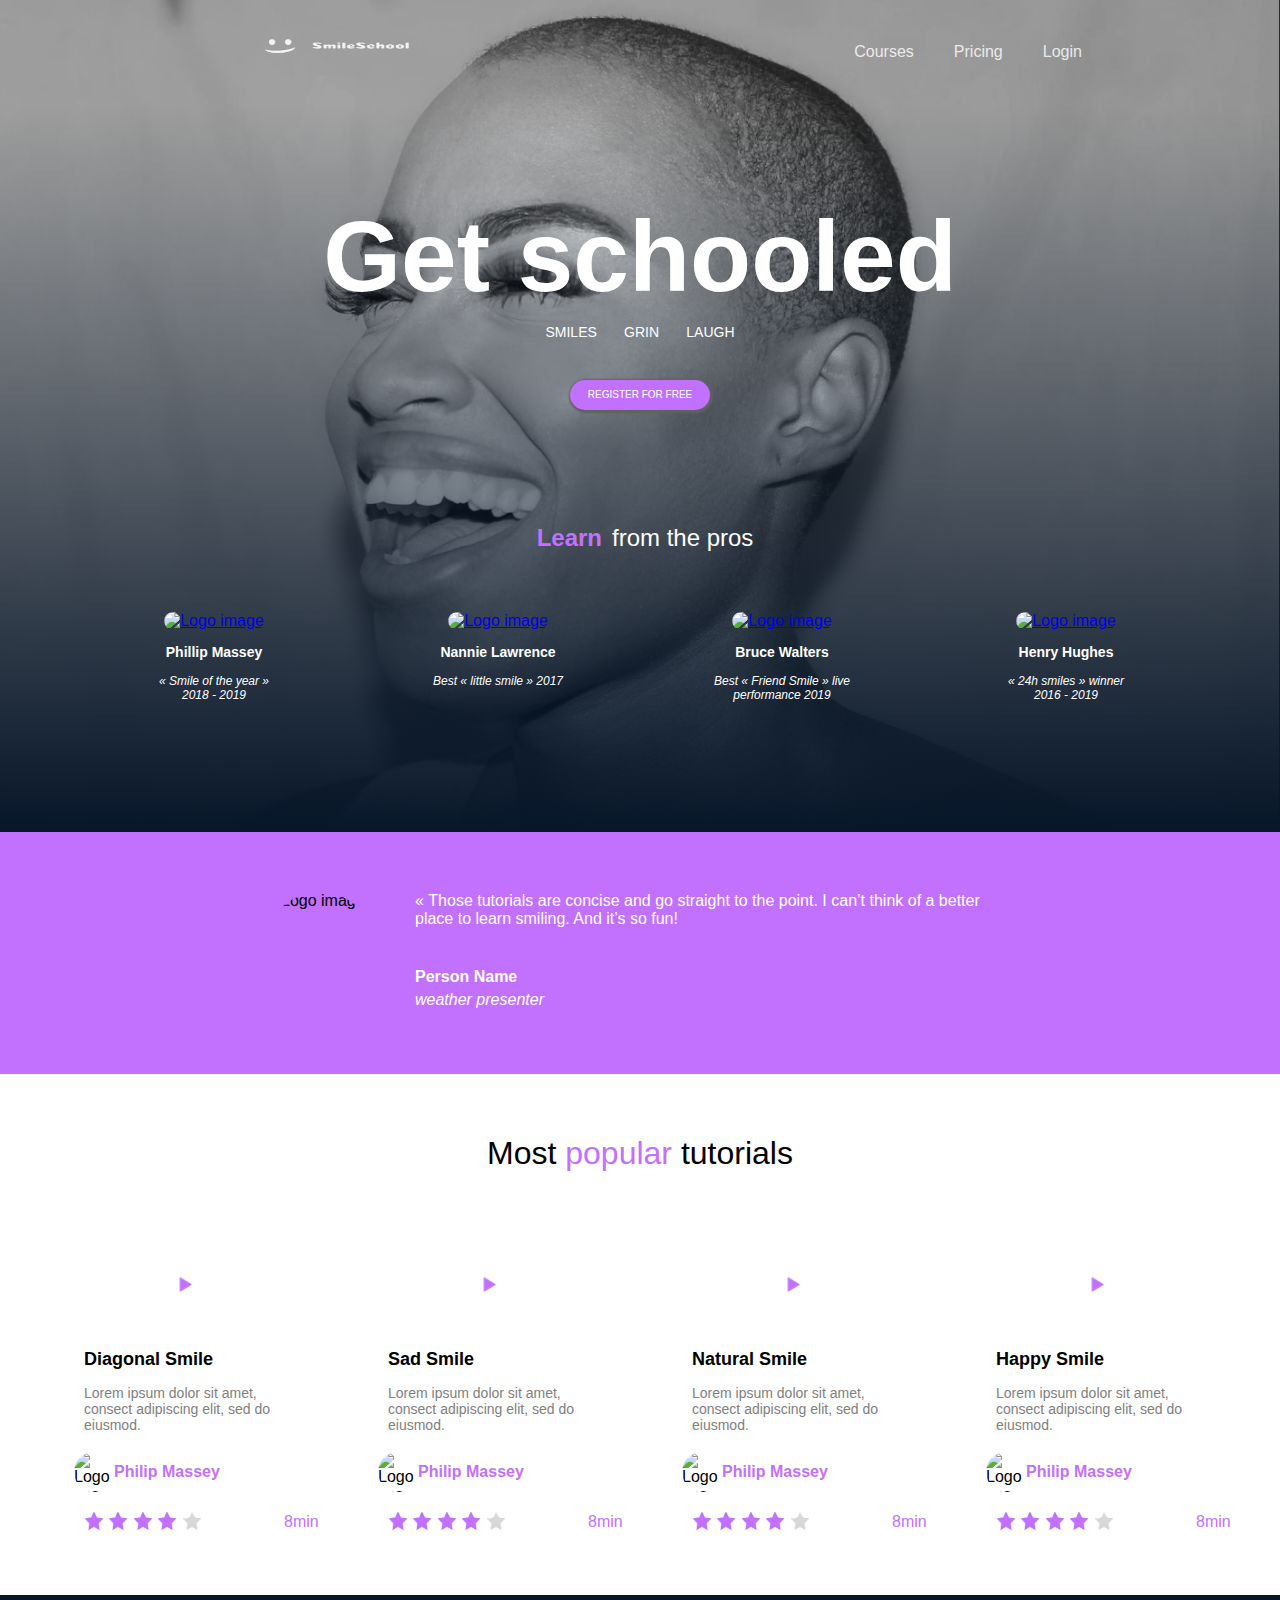
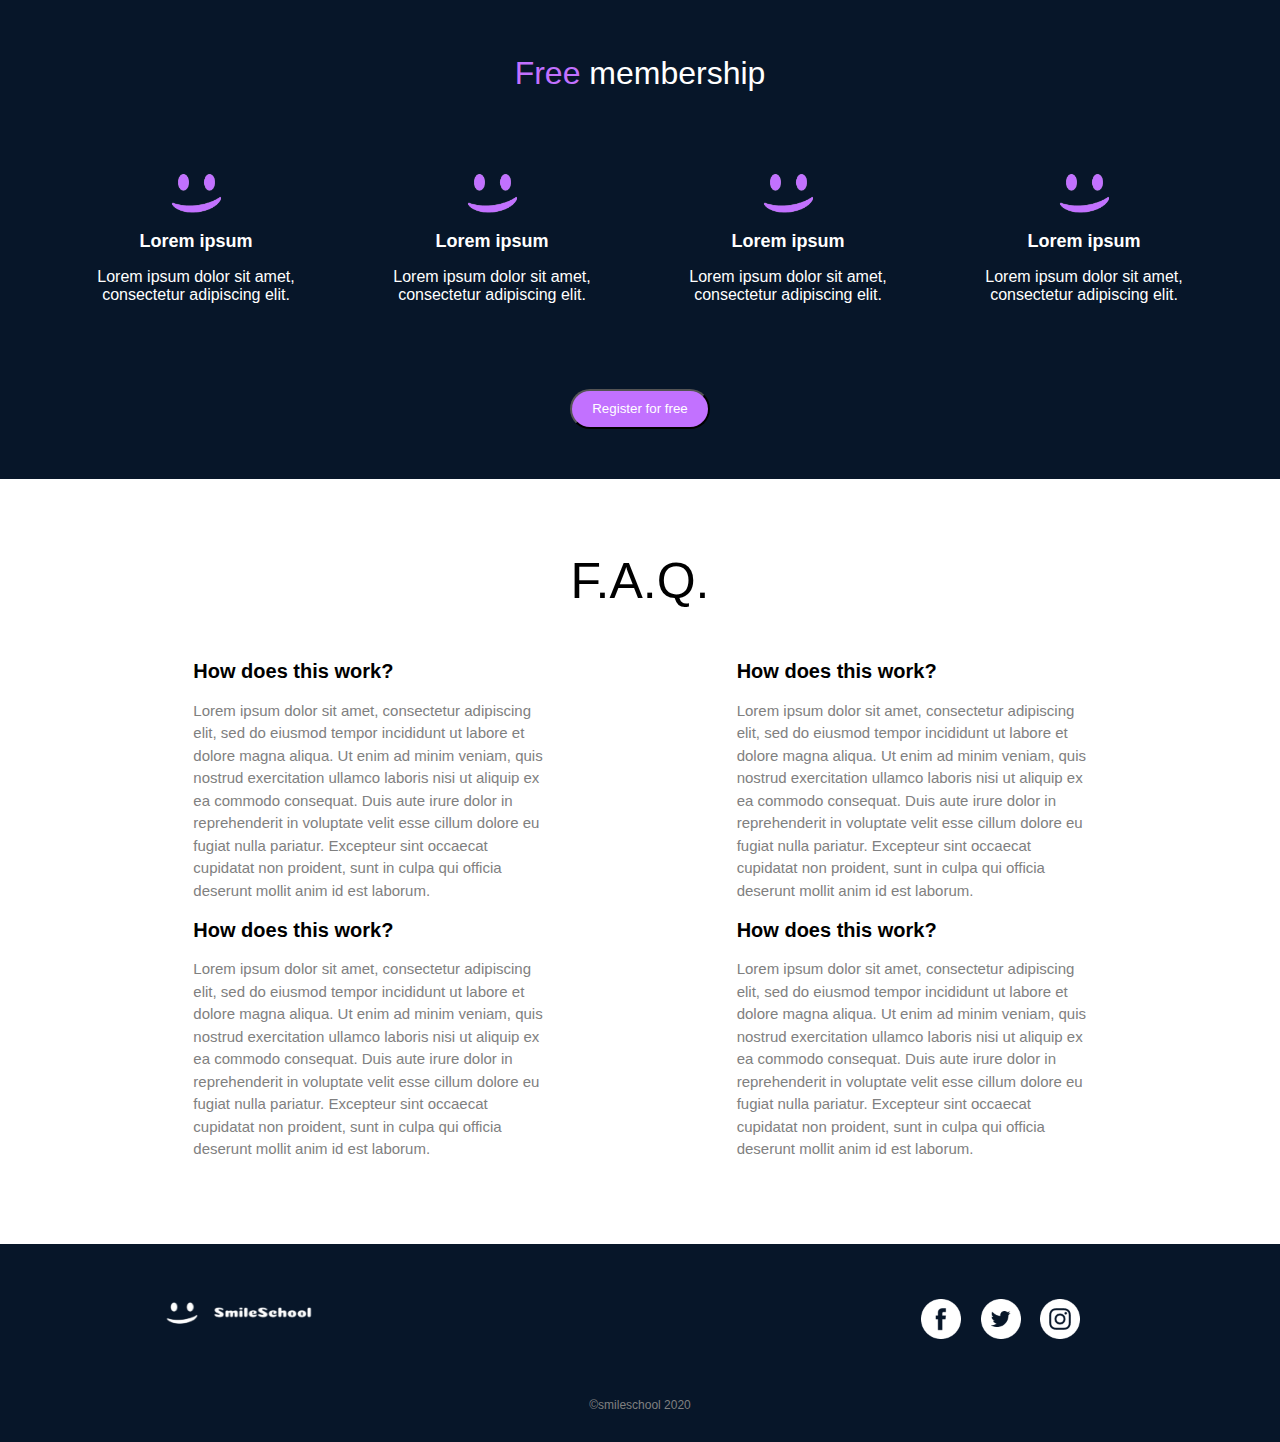
==== commit b7979b96: "footer its do" ====
--- a/css_advanced/index.html
+++ b/css_advanced/index.html
@@ -203,17 +203,17 @@
         </main>
         <footer>
             <div>
-                <div>
+                <div class="imagesfooter">
                     <div>
-                        <a href="https://www.google.com/"><img src="https://img.freepik.com/free-vector/thank-you-lettering_1262-7412.jpg?w=740&t=st=1679335728~exp=1679336328~hmac=2365d4481f0fc7487fefb33d134b2d1ef09700841602d44389084f1da45c3a0d" alt="Logo image" width="100px"></a>
-                    </div>
-                    <div>
-                        <a href="https://www.google.com/"><img src="https://img.freepik.com/free-vector/thank-you-lettering_1262-7412.jpg?w=740&t=st=1679335728~exp=1679336328~hmac=2365d4481f0fc7487fefb33d134b2d1ef09700841602d44389084f1da45c3a0d" alt="Logo image" width="100px"></a>
-                        <a href="https://www.google.com/"><img src="https://img.freepik.com/free-vector/thank-you-lettering_1262-7412.jpg?w=740&t=st=1679335728~exp=1679336328~hmac=2365d4481f0fc7487fefb33d134b2d1ef09700841602d44389084f1da45c3a0d" alt="Logo image" width="100px"></a>
-                        <a href="https://www.google.com/"><img src="https://img.freepik.com/free-vector/thank-you-lettering_1262-7412.jpg?w=740&t=st=1679335728~exp=1679336328~hmac=2365d4481f0fc7487fefb33d134b2d1ef09700841602d44389084f1da45c3a0d" alt="Logo image" width="100px"></a>
-                    </div>
-                </div>
-                <p>©smileschool 2020</p>
+                        <img class="logofooter" src="logo.png" alt="Logo image">
+                    </div>
+                    <div class="mediadivfooter">
+                        <a href="https://www.google.com/"><img class="mediafooter" src="facebook.png" alt="Logo image"></a>
+                        <a href="https://www.google.com/"><img class="mediafooter" src="twiter.png" alt="Logo image"></a>
+                        <a href="https://www.google.com/"><img class="mediafooter" src="instagram.png" alt="Logo image"></a>
+                    </div>
+                </div>
+                <p class="textfooter">©smileschool 2020</p>
             </div>
         </footer>
     </body>
--- a/css_advanced/styles.css
+++ b/css_advanced/styles.css
@@ -352,4 +352,35 @@
 
 footer {
     background-color: #071629;
+}
+
+.imagesfooter {
+    display: flex;
+    flex-direction: row;
+    justify-content: space-between;
+    align-items: center;
+}
+
+.textfooter {
+    color: gray;
+    margin: 0px;
+    text-align: center;
+    padding: 0px 0px 30px 0px;
+    font-size: 12px;
+}
+
+.mediafooter {
+    width: 40px;
+    height: 40px;
+    padding-left: 15px;
+}
+
+.logofooter {
+    width: 300px;
+    height: 150px;
+    margin-left: 80px;
+}
+
+.mediadivfooter {
+    margin-right: 200px;
 }